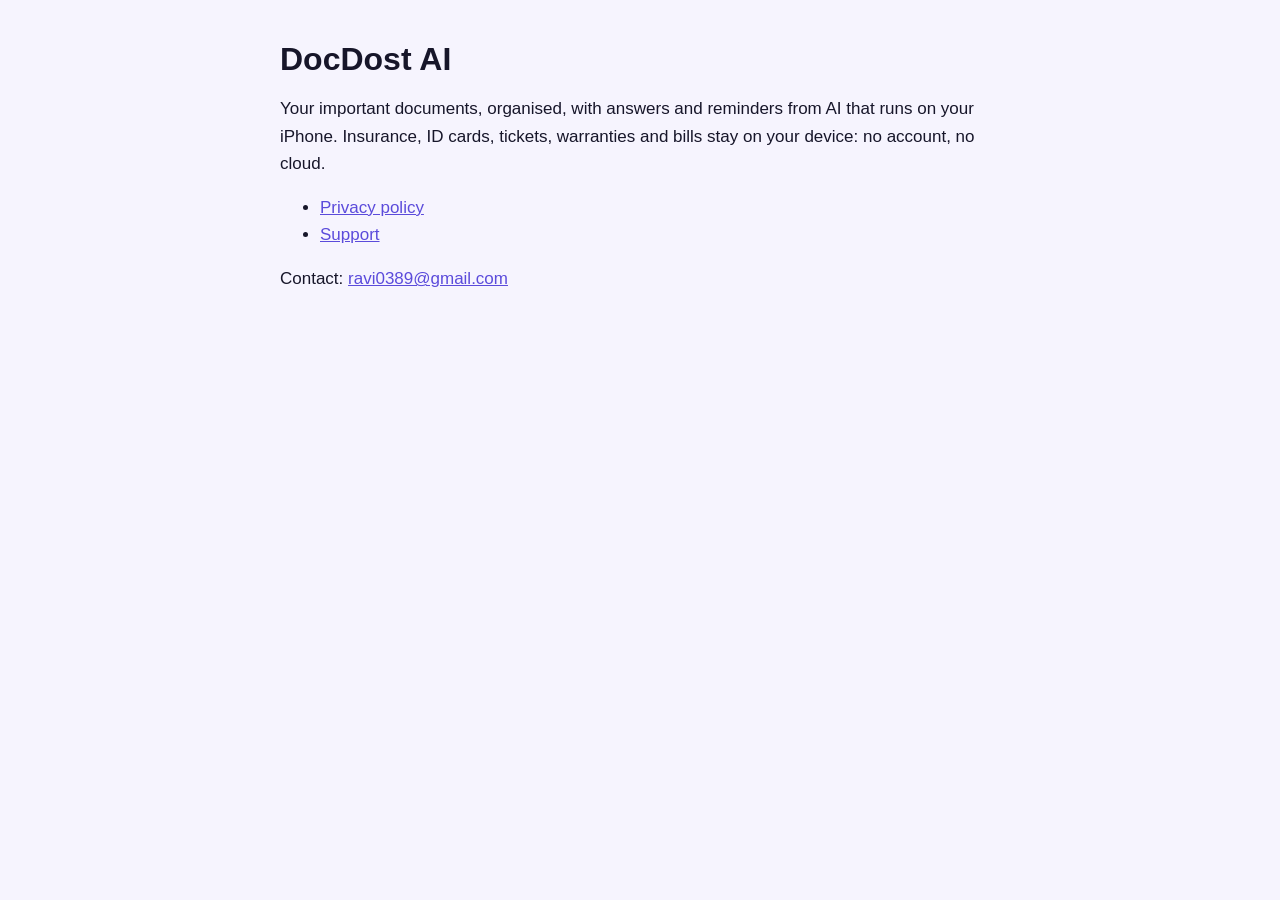
==== index.html @ 2a6bd281 "DocDost AI privacy policy and support pages Co-Authored-By: Claude Opus 5.5 <noreply@anthropic.com>" ====
<!doctype html>
<html lang="en"><head><meta charset="utf-8"><meta name="viewport" content="width=device-width, initial-scale=1">
<title>DocDost AI</title>
<style>
body{margin:0;background:#F6F4FE;color:#17162A;font:17px/1.6 -apple-system,BlinkMacSystemFont,"Segoe UI",sans-serif}
main{max-width:720px;margin:0 auto;padding:40px 20px 80px}
h1{font-size:32px;line-height:1.2;margin:0 0 8px} h2{font-size:21px;margin-top:32px}
code{background:#EEEAFE;padding:1px 5px;border-radius:5px} a{color:#5B4BDB}
</style></head><body><main>
<h1>DocDost AI</h1>
<p>Your important documents, organised, with answers and reminders from AI that runs on your iPhone. Insurance, ID cards, tickets, warranties and bills stay on your device: no account, no cloud.</p>
<ul>
<li><a href="privacy.html">Privacy policy</a></li>
<li><a href="support.html">Support</a></li>
</ul>
<p>Contact: <a href="mailto:ravi0389@gmail.com">ravi0389@gmail.com</a></p>
</main></body></html>
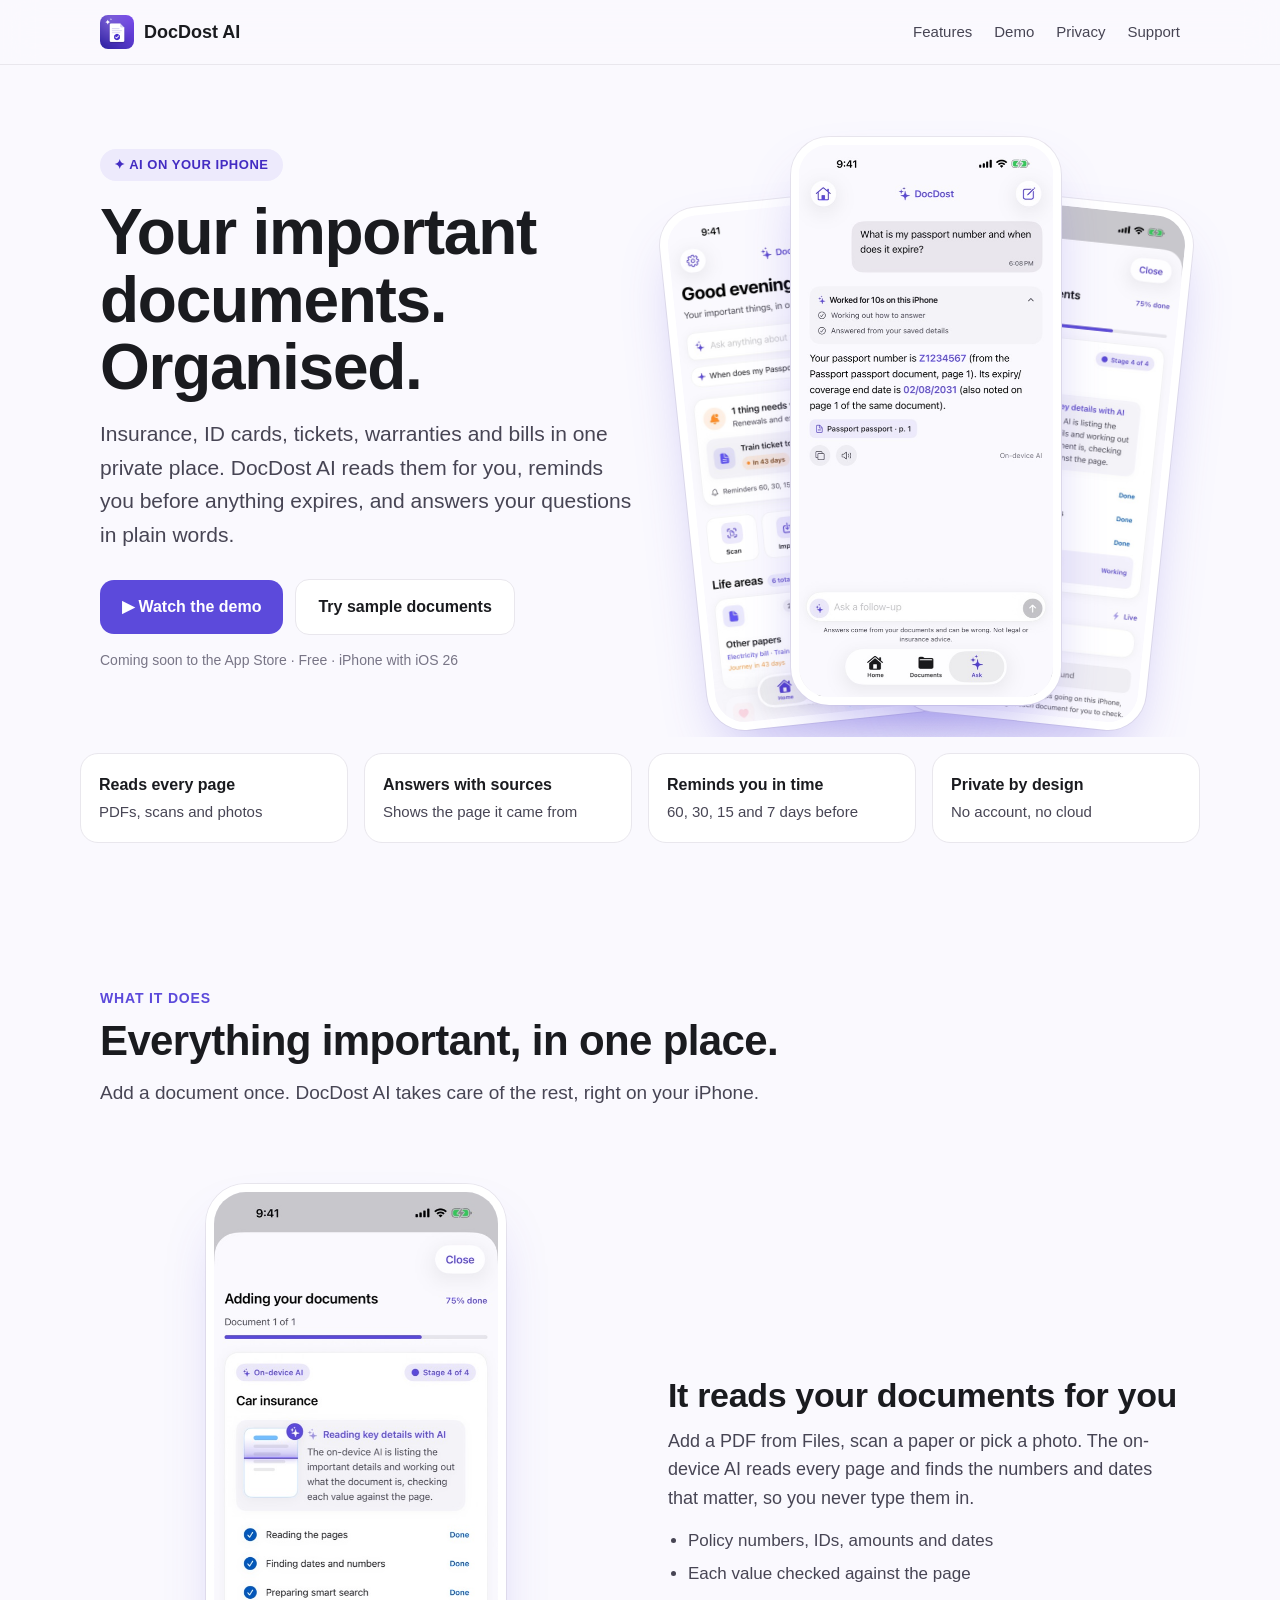
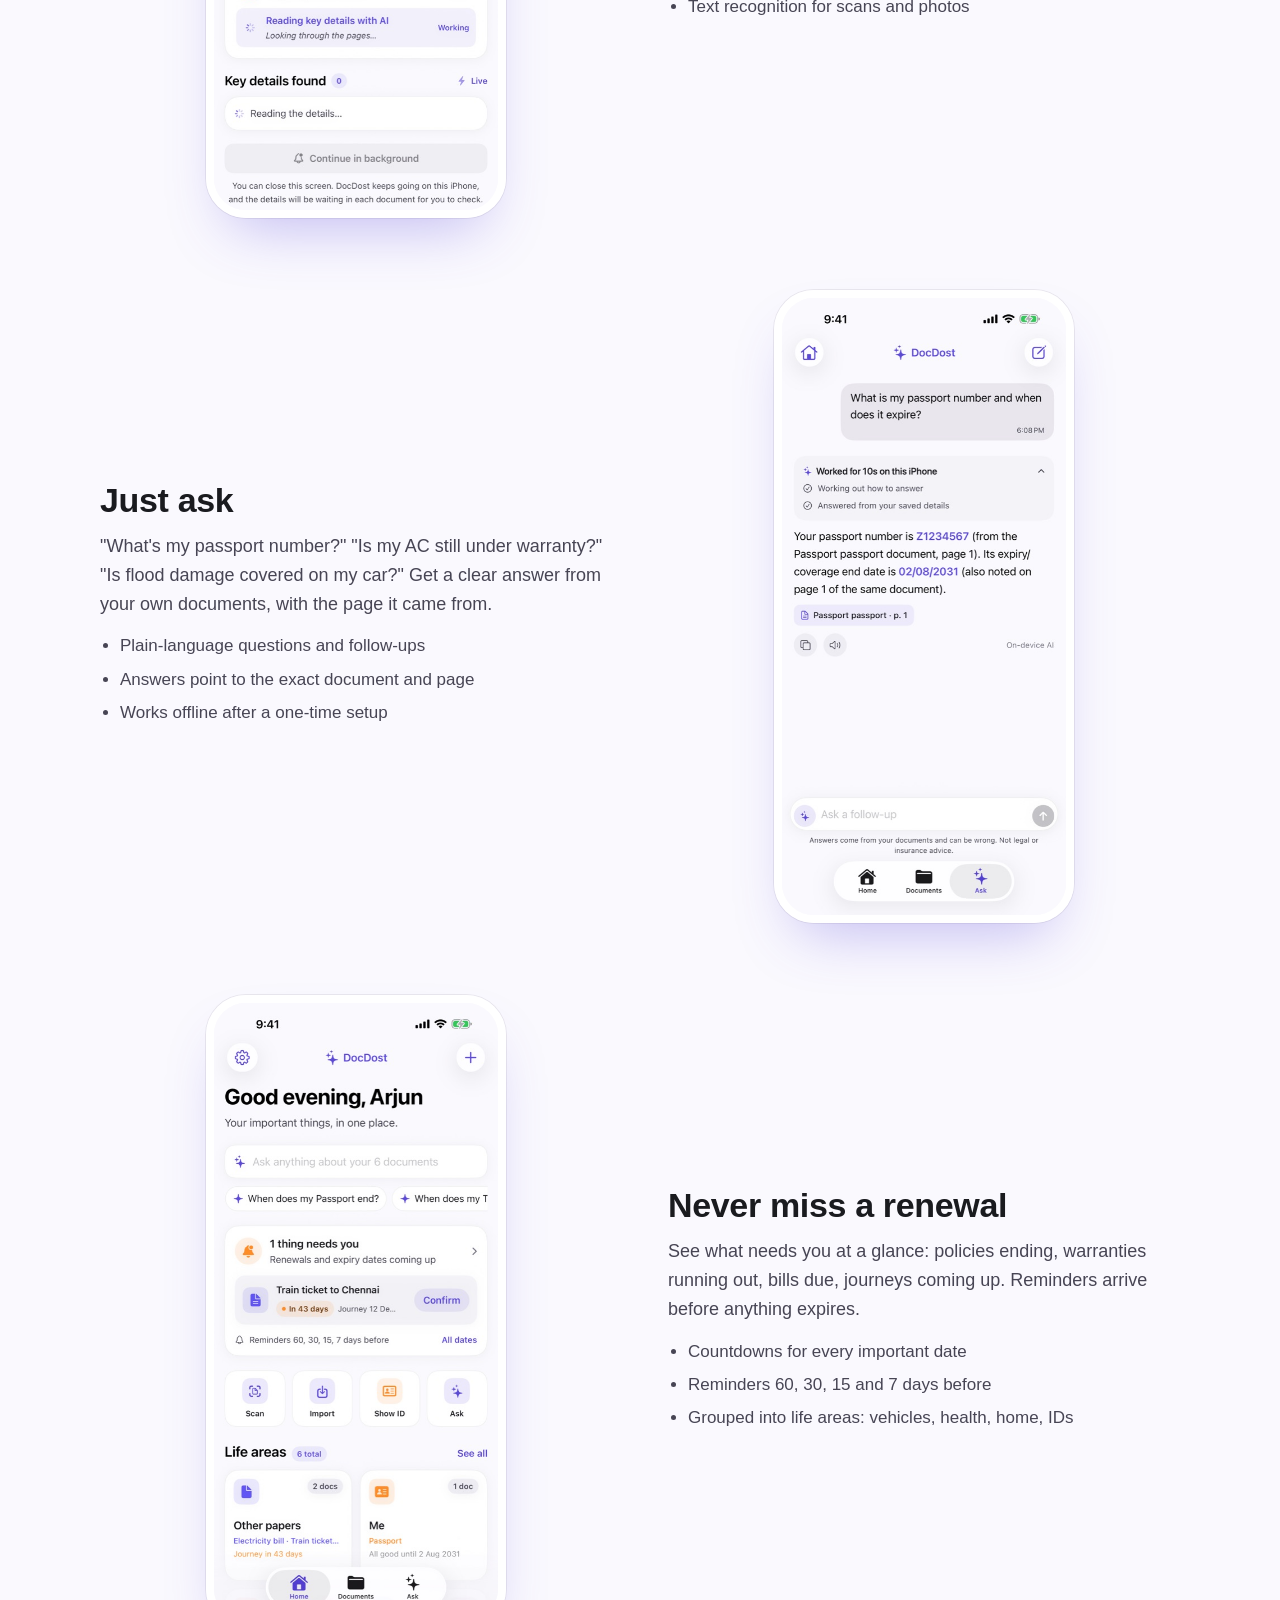
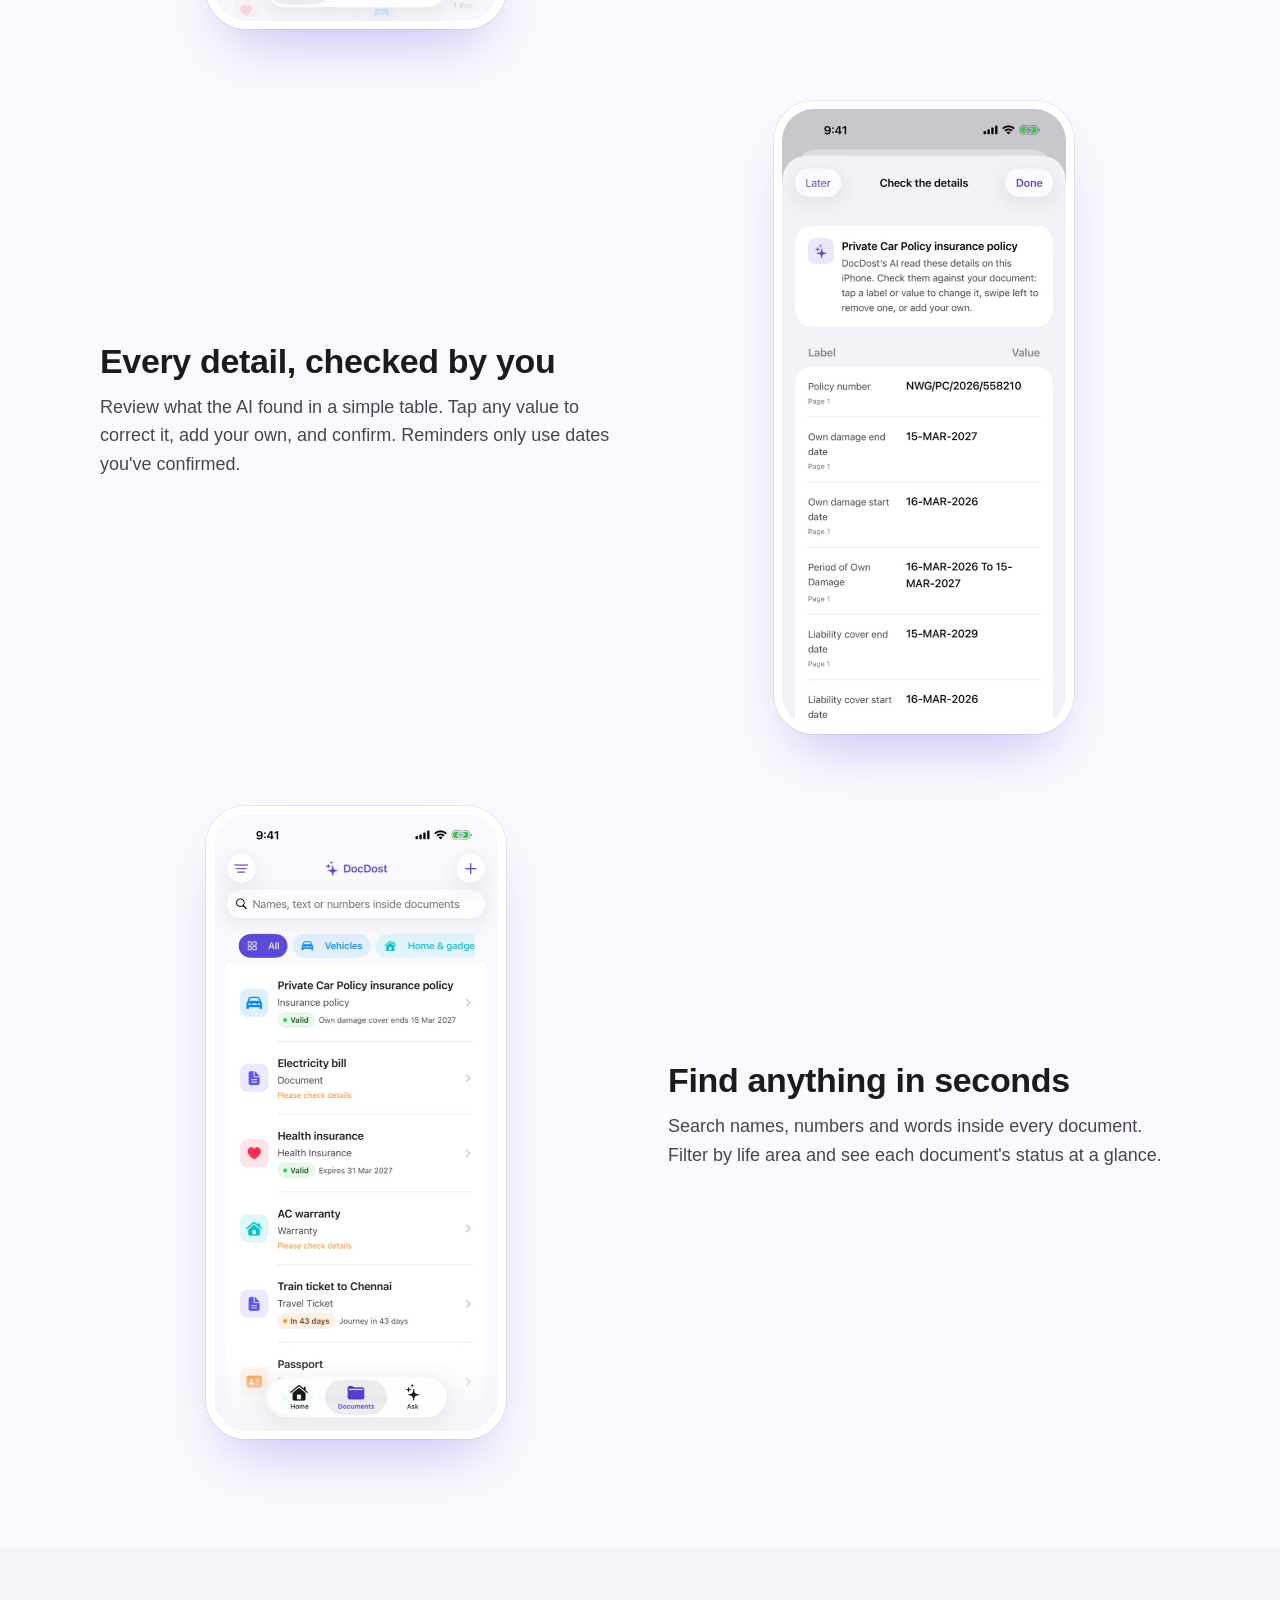
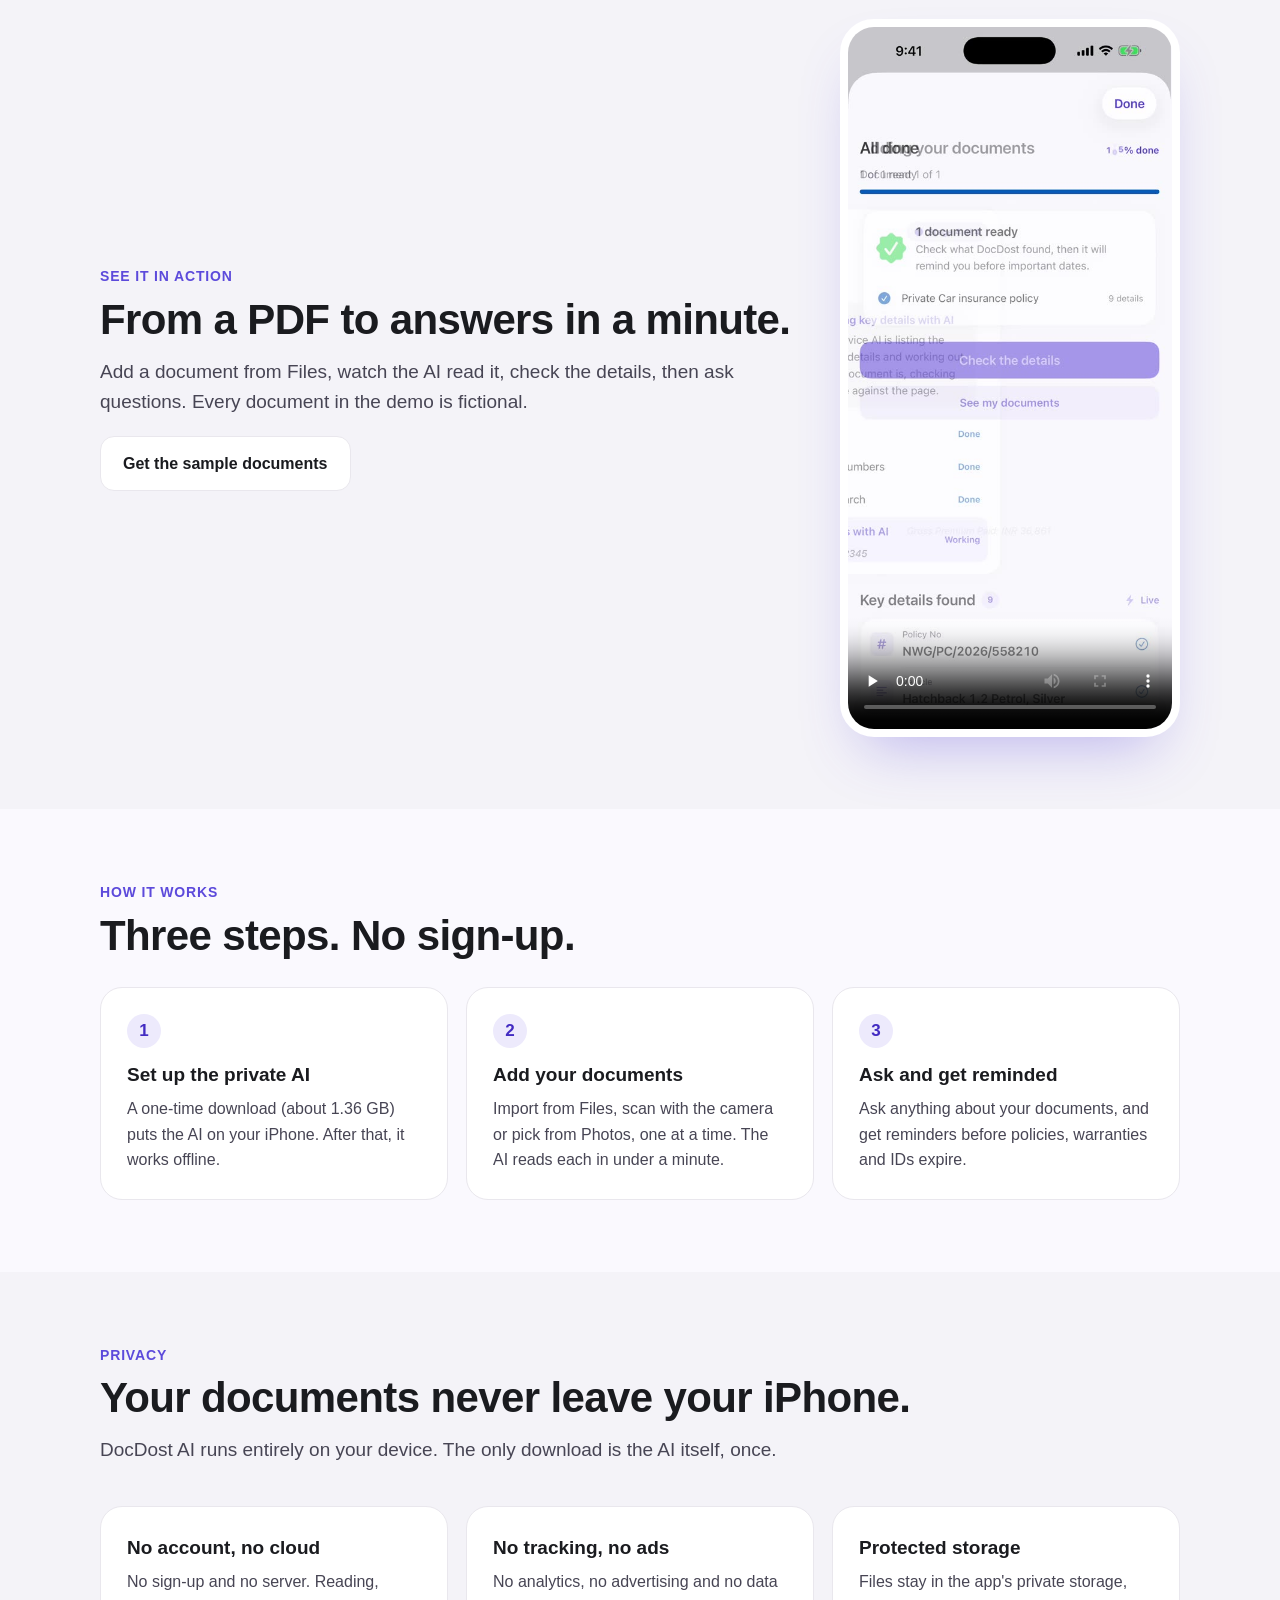
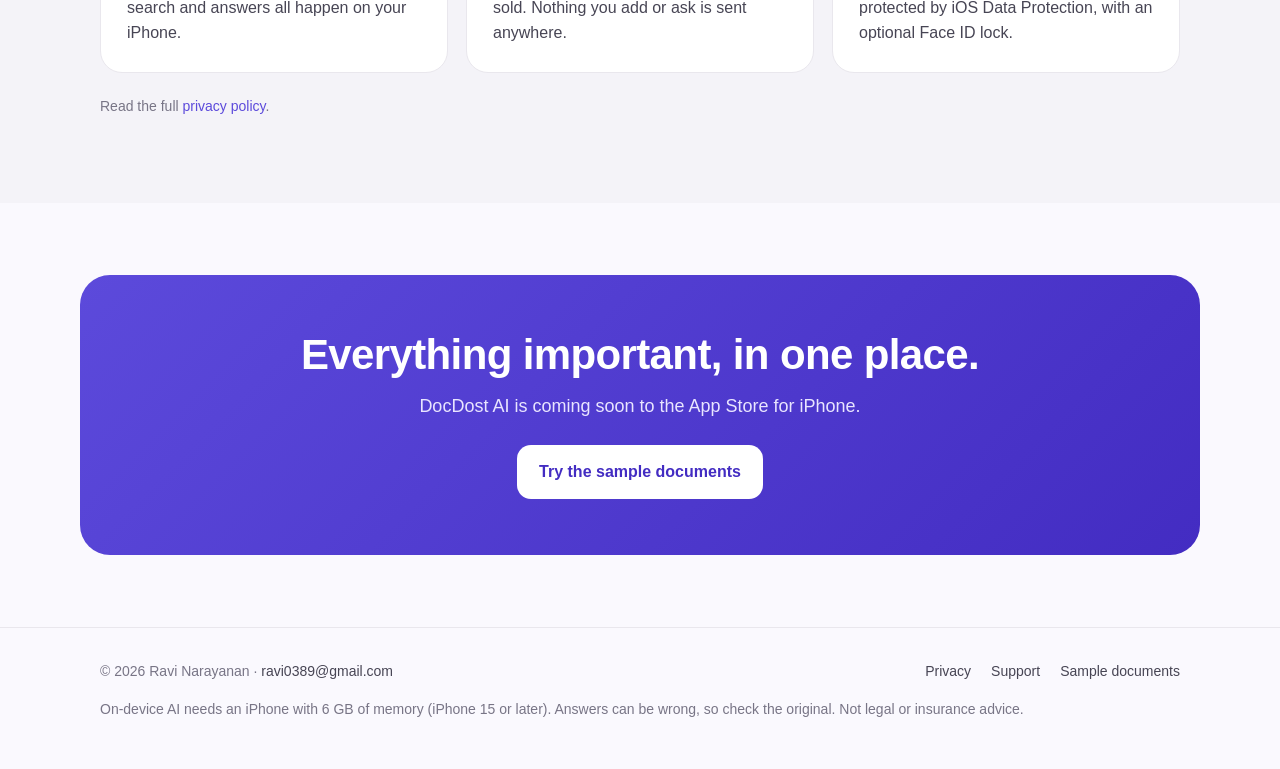
==== commit 81fb6edc: "Product home page: icon, screenshots, demo video, features, privacy; shared styles on all pages Co-A" ====
--- a/index.html
+++ b/index.html
@@ -1,17 +1,165 @@
 <!doctype html>
-<html lang="en"><head><meta charset="utf-8"><meta name="viewport" content="width=device-width, initial-scale=1">
-<title>DocDost AI</title>
-<style>
-body{margin:0;background:#F6F4FE;color:#17162A;font:17px/1.6 -apple-system,BlinkMacSystemFont,"Segoe UI",sans-serif}
-main{max-width:720px;margin:0 auto;padding:40px 20px 80px}
-h1{font-size:32px;line-height:1.2;margin:0 0 8px} h2{font-size:21px;margin-top:32px}
-code{background:#EEEAFE;padding:1px 5px;border-radius:5px} a{color:#5B4BDB}
-</style></head><body><main>
-<h1>DocDost AI</h1>
-<p>Your important documents, organised, with answers and reminders from AI that runs on your iPhone. Insurance, ID cards, tickets, warranties and bills stay on your device: no account, no cloud.</p>
-<ul>
-<li><a href="privacy.html">Privacy policy</a></li>
-<li><a href="support.html">Support</a></li>
-</ul>
-<p>Contact: <a href="mailto:ravi0389@gmail.com">ravi0389@gmail.com</a></p>
-</main></body></html>
+<html lang="en">
+<head>
+<meta charset="utf-8">
+<meta name="viewport" content="width=device-width, initial-scale=1">
+<title>DocDost AI: your important documents, organised</title>
+<meta name="description" content="Keep insurance, ID cards, tickets, warranties and bills in one private place. DocDost AI reads them on your iPhone, reminds you before anything expires and answers your questions. No account, no cloud.">
+<meta property="og:title" content="DocDost AI">
+<meta property="og:description" content="Your important documents, organised. Answers and reminders from AI that stays on your iPhone.">
+<meta property="og:image" content="https://ravinarayanan89.github.io/docdost-site/img/banner.jpg">
+<link rel="icon" href="favicon.png">
+<link rel="apple-touch-icon" href="apple-touch-icon.png">
+<link rel="stylesheet" href="site.css">
+</head>
+<body>
+
+<header class="top">
+  <div class="wrap">
+    <a class="brand" href="./"><img src="icon.png" alt="">DocDost AI</a>
+    <nav class="nav">
+      <a class="optional" href="#features">Features</a>
+      <a class="optional" href="#demo">Demo</a>
+      <a href="#privacy">Privacy</a>
+      <a href="support.html">Support</a>
+    </nav>
+  </div>
+</header>
+
+<main>
+  <section class="hero">
+    <div class="wrap">
+      <div>
+        <span class="pill">✦ AI on your iPhone</span>
+        <h1>Your important documents. Organised.</h1>
+        <p class="lede">Insurance, ID cards, tickets, warranties and bills in one private place. DocDost AI reads them for you, reminds you before anything expires, and answers your questions in plain words.</p>
+        <div class="cta">
+          <a class="button primary" href="#demo">▶ Watch the demo</a>
+          <a class="button ghost" href="samples/">Try sample documents</a>
+        </div>
+        <p class="note">Coming soon to the App Store · Free · iPhone with iOS 26</p>
+      </div>
+      <div class="phones" aria-hidden="true">
+        <img class="phone a" src="img/11-home.jpg" alt="">
+        <img class="phone b" src="img/13-answer-passport.jpg" alt="">
+        <img class="phone c" src="img/06-ai-reading.jpg" alt="">
+      </div>
+    </div>
+  </section>
+
+  <section style="padding-top:8px">
+    <div class="wrap trust">
+      <div><strong>Reads every page</strong>PDFs, scans and photos</div>
+      <div><strong>Answers with sources</strong>Shows the page it came from</div>
+      <div><strong>Reminds you in time</strong>60, 30, 15 and 7 days before</div>
+      <div><strong>Private by design</strong>No account, no cloud</div>
+    </div>
+  </section>
+
+  <section id="features">
+    <div class="wrap">
+      <p class="eyebrow">What it does</p>
+      <h2>Everything important, in one place.</h2>
+      <p class="section-lede">Add a document once. DocDost AI takes care of the rest, right on your iPhone.</p>
+
+      <div class="feature">
+        <div class="shot"><img src="img/06-ai-reading.jpg" alt="DocDost AI reading a car insurance policy and listing the key details it found" loading="lazy"></div>
+        <div>
+          <h3>It reads your documents for you</h3>
+          <p>Add a PDF from Files, scan a paper or pick a photo. The on-device AI reads every page and finds the numbers and dates that matter, so you never type them in.</p>
+          <ul><li>Policy numbers, IDs, amounts and dates</li><li>Each value checked against the page</li><li>Text recognition for scans and photos</li></ul>
+        </div>
+      </div>
+
+      <div class="feature flip">
+        <div class="shot"><img src="img/13-answer-passport.jpg" alt="Asking DocDost AI for a passport number and expiry date" loading="lazy"></div>
+        <div>
+          <h3>Just ask</h3>
+          <p>"What's my passport number?" "Is my AC still under warranty?" "Is flood damage covered on my car?" Get a clear answer from your own documents, with the page it came from.</p>
+          <ul><li>Plain-language questions and follow-ups</li><li>Answers point to the exact document and page</li><li>Works offline after a one-time setup</li></ul>
+        </div>
+      </div>
+
+      <div class="feature">
+        <div class="shot"><img src="img/11-home.jpg" alt="Home screen with an upcoming train journey and renewal reminders" loading="lazy"></div>
+        <div>
+          <h3>Never miss a renewal</h3>
+          <p>See what needs you at a glance: policies ending, warranties running out, bills due, journeys coming up. Reminders arrive before anything expires.</p>
+          <ul><li>Countdowns for every important date</li><li>Reminders 60, 30, 15 and 7 days before</li><li>Grouped into life areas: vehicles, health, home, IDs</li></ul>
+        </div>
+      </div>
+
+      <div class="feature flip">
+        <div class="shot"><img src="img/08-details-review.jpg" alt="A table of details read from a policy, ready to check and edit" loading="lazy"></div>
+        <div>
+          <h3>Every detail, checked by you</h3>
+          <p>Review what the AI found in a simple table. Tap any value to correct it, add your own, and confirm. Reminders only use dates you've confirmed.</p>
+        </div>
+      </div>
+
+      <div class="feature">
+        <div class="shot"><img src="img/09-documents.jpg" alt="Documents list with status for each document" loading="lazy"></div>
+        <div>
+          <h3>Find anything in seconds</h3>
+          <p>Search names, numbers and words inside every document. Filter by life area and see each document's status at a glance.</p>
+        </div>
+      </div>
+    </div>
+  </section>
+
+  <section id="demo" class="alt">
+    <div class="wrap demo">
+      <div>
+        <p class="eyebrow">See it in action</p>
+        <h2>From a PDF to answers in a minute.</h2>
+        <p class="section-lede" style="margin-bottom:18px">Add a document from Files, watch the AI read it, check the details, then ask questions. Every document in the demo is fictional.</p>
+        <a class="button ghost" href="samples/">Get the sample documents</a>
+      </div>
+      <video src="img/demo.mp4" poster="img/demo-poster.jpg" controls playsinline preload="none" aria-label="DocDost AI demo video"></video>
+    </div>
+  </section>
+
+  <section>
+    <div class="wrap">
+      <p class="eyebrow">How it works</p>
+      <h2>Three steps. No sign-up.</h2>
+      <div class="steps" style="margin-top:28px">
+        <div class="card"><div class="num">1</div><h3>Set up the private AI</h3><p>A one-time download (about 1.36 GB) puts the AI on your iPhone. After that, it works offline.</p></div>
+        <div class="card"><div class="num">2</div><h3>Add your documents</h3><p>Import from Files, scan with the camera or pick from Photos, one at a time. The AI reads each in under a minute.</p></div>
+        <div class="card"><div class="num">3</div><h3>Ask and get reminded</h3><p>Ask anything about your documents, and get reminders before policies, warranties and IDs expire.</p></div>
+      </div>
+    </div>
+  </section>
+
+  <section id="privacy" class="alt">
+    <div class="wrap">
+      <p class="eyebrow">Privacy</p>
+      <h2>Your documents never leave your iPhone.</h2>
+      <p class="section-lede">DocDost AI runs entirely on your device. The only download is the AI itself, once.</p>
+      <div class="privacy-grid">
+        <div class="card"><h3>No account, no cloud</h3><p>No sign-up and no server. Reading, search and answers all happen on your iPhone.</p></div>
+        <div class="card"><h3>No tracking, no ads</h3><p>No analytics, no advertising and no data sold. Nothing you add or ask is sent anywhere.</p></div>
+        <div class="card"><h3>Protected storage</h3><p>Files stay in the app's private storage, protected by iOS Data Protection, with an optional Face ID lock.</p></div>
+      </div>
+      <p class="note" style="margin-top:22px">Read the full <a href="privacy.html">privacy policy</a>.</p>
+    </div>
+  </section>
+
+  <section class="band">
+    <div class="wrap">
+      <h2>Everything important, in one place.</h2>
+      <p>DocDost AI is coming soon to the App Store for iPhone.</p>
+      <a class="button" href="samples/">Try the sample documents</a>
+    </div>
+  </section>
+</main>
+
+<footer>
+  <div class="wrap">
+    <div>© 2026 Ravi Narayanan · <a href="mailto:ravi0389@gmail.com">ravi0389@gmail.com</a></div>
+    <nav><a href="privacy.html">Privacy</a><a href="support.html">Support</a><a href="samples/">Sample documents</a></nav>
+    <div style="width:100%">On-device AI needs an iPhone with 6 GB of memory (iPhone 15 or later). Answers can be wrong, so check the original. Not legal or insurance advice.</div>
+  </div>
+</footer>
+</body>
+</html>
--- a/site.css
+++ b/site.css
@@ -0,0 +1,112 @@
+:root {
+  --bg: #FAF9FE; --surface: #FFFFFF; --surface-low: #F4F3F8; --line: #E9E7ED;
+  --ink: #1A1B1F; --muted: #474554; --soft: #787586;
+  --brand: #5C4ADB; --brand-deep: #432CC2; --brand-tint: #EDEAFC;
+  --green: #1E8E5A; --amber: #B26A00;
+  --radius: 22px; --max: 1120px;
+}
+@media (prefers-color-scheme: dark) {
+  :root { --bg: #121218; --surface: #1C1C24; --surface-low: #22222C; --line: #2E2E3A;
+          --ink: #F2F1F7; --muted: #C4C2D0; --soft: #9A98A8; --brand: #8C7DF0; --brand-deep: #A99DF5; --brand-tint: #2A2645; }
+}
+* { box-sizing: border-box; }
+html { scroll-behavior: smooth; }
+body { margin: 0; background: var(--bg); color: var(--ink);
+       font: 17px/1.6 -apple-system, BlinkMacSystemFont, "SF Pro Text", "Segoe UI", Roboto, sans-serif; -webkit-font-smoothing: antialiased; }
+img, video { max-width: 100%; display: block; }
+a { color: var(--brand); text-decoration: none; }
+a:hover { text-decoration: underline; }
+.wrap { max-width: var(--max); margin: 0 auto; padding: 0 20px; }
+
+/* Header */
+.top { position: sticky; top: 0; z-index: 10; backdrop-filter: saturate(180%) blur(16px); -webkit-backdrop-filter: saturate(180%) blur(16px);
+       background: color-mix(in srgb, var(--bg) 82%, transparent); border-bottom: 1px solid var(--line); }
+.top .wrap { display: flex; align-items: center; justify-content: space-between; height: 64px; }
+.brand { display: flex; align-items: center; gap: 10px; color: var(--ink); font-weight: 700; font-size: 18px; }
+.brand:hover { text-decoration: none; }
+.brand img { width: 34px; height: 34px; border-radius: 8px; }
+.nav { display: flex; gap: 22px; font-size: 15px; }
+.nav a { color: var(--muted); }
+@media (max-width: 640px) { .nav .optional { display: none; } .nav { gap: 16px; } }
+
+/* Hero */
+.hero { padding: 72px 0 40px; overflow: hidden; }
+.hero .wrap { display: grid; grid-template-columns: 1.05fr 1fr; gap: 40px; align-items: center; }
+.pill { display: inline-flex; align-items: center; gap: 8px; padding: 6px 14px; border-radius: 999px; background: var(--brand-tint);
+        color: var(--brand-deep); font-size: 13px; font-weight: 700; letter-spacing: .04em; text-transform: uppercase; }
+h1 { font-size: clamp(40px, 6vw, 64px); line-height: 1.05; letter-spacing: -0.02em; margin: 18px 0 16px; }
+.lede { font-size: clamp(18px, 2.2vw, 21px); color: var(--muted); margin: 0 0 28px; max-width: 34em; }
+.cta { display: flex; flex-wrap: wrap; gap: 12px; align-items: center; }
+.button { display: inline-flex; align-items: center; gap: 8px; padding: 14px 22px; border-radius: 14px; font-weight: 600; font-size: 16px; }
+.button.primary { background: var(--brand); color: #fff; }
+.button.primary:hover { background: var(--brand-deep); text-decoration: none; }
+.button.ghost { background: var(--surface); color: var(--ink); border: 1px solid var(--line); }
+.button.ghost:hover { text-decoration: none; border-color: var(--brand); }
+.note { font-size: 14px; color: var(--soft); margin-top: 14px; }
+.phones { position: relative; height: 560px; }
+.phone { position: absolute; width: 250px; border-radius: 38px; overflow: hidden; background: #fff; border: 8px solid #fff;
+         box-shadow: 0 30px 60px -20px color-mix(in srgb, var(--brand) 40%, transparent), 0 0 0 1px var(--line); }
+.phone.a { left: 2%; top: 60px; transform: rotate(-6deg); }
+.phone.b { left: 50%; top: 0; transform: translateX(-50%); z-index: 2; width: 270px; }
+.phone.c { right: 2%; top: 60px; transform: rotate(6deg); }
+@media (max-width: 900px) {
+  .hero .wrap { grid-template-columns: 1fr; text-align: center; }
+  .lede { margin-left: auto; margin-right: auto; } .cta { justify-content: center; }
+  .phones { height: 480px; max-width: 520px; margin: 0 auto; width: 100%; }
+  .phone { width: 190px; } .phone.b { width: 210px; }
+}
+@media (max-width: 480px) { .phone.a, .phone.c { display: none; } .phones { height: 470px; } .phone.b { width: 220px; } }
+
+/* Sections */
+section { padding: 72px 0; }
+.eyebrow { color: var(--brand); font-weight: 700; font-size: 14px; letter-spacing: .06em; text-transform: uppercase; margin: 0 0 8px; }
+h2 { font-size: clamp(30px, 4vw, 42px); line-height: 1.12; letter-spacing: -0.015em; margin: 0 0 14px; }
+.section-lede { color: var(--muted); font-size: 19px; max-width: 40em; margin: 0 0 40px; }
+.trust { display: grid; grid-template-columns: repeat(4, 1fr); gap: 16px; padding: 8px 0 0; }
+.trust div { background: var(--surface); border: 1px solid var(--line); border-radius: 18px; padding: 18px; font-size: 15px; color: var(--muted); }
+.trust strong { display: block; color: var(--ink); font-size: 16px; margin-bottom: 2px; }
+@media (max-width: 800px) { .trust { grid-template-columns: repeat(2, 1fr); } }
+
+.feature { display: grid; grid-template-columns: 1fr 1fr; gap: 56px; align-items: center; padding: 36px 0; }
+.feature.flip .shot { order: 2; }
+.feature .shot { display: flex; justify-content: center; }
+.feature .shot img { width: 300px; border-radius: 40px; border: 8px solid #fff; box-shadow: 0 30px 60px -24px color-mix(in srgb, var(--brand) 38%, transparent), 0 0 0 1px var(--line); }
+.feature h3 { font-size: clamp(26px, 3vw, 34px); line-height: 1.15; letter-spacing: -0.01em; margin: 0 0 12px; }
+.feature p { color: var(--muted); font-size: 18px; margin: 0 0 14px; }
+.feature ul { margin: 0; padding-left: 20px; color: var(--muted); }
+.feature li { margin: 6px 0; }
+@media (max-width: 820px) { .feature, .feature.flip { grid-template-columns: 1fr; gap: 28px; text-align: center; }
+  .feature.flip .shot { order: 0; } .feature ul { text-align: left; display: inline-block; } .feature .shot img { width: 250px; } }
+
+.alt { background: var(--surface-low); }
+.demo { display: grid; grid-template-columns: 1fr 340px; gap: 48px; align-items: center; }
+.demo video { width: 100%; border-radius: 34px; border: 8px solid #fff; background: #fff; box-shadow: 0 30px 60px -24px color-mix(in srgb, var(--brand) 38%, transparent); }
+@media (max-width: 820px) { .demo { grid-template-columns: 1fr; text-align: center; } .demo video { max-width: 320px; margin: 0 auto; } }
+
+.steps { display: grid; grid-template-columns: repeat(3, 1fr); gap: 18px; }
+.card { background: var(--surface); border: 1px solid var(--line); border-radius: var(--radius); padding: 26px; }
+.card .num { width: 34px; height: 34px; border-radius: 50%; background: var(--brand-tint); color: var(--brand-deep); display: grid; place-items: center; font-weight: 800; margin-bottom: 12px; }
+.card h3 { margin: 0 0 6px; font-size: 19px; }
+.card p { margin: 0; color: var(--muted); font-size: 16px; }
+@media (max-width: 820px) { .steps { grid-template-columns: 1fr; } }
+
+.privacy-grid { display: grid; grid-template-columns: repeat(3, 1fr); gap: 18px; }
+@media (max-width: 820px) { .privacy-grid { grid-template-columns: 1fr; } }
+
+.band { text-align: center; }
+.band .wrap { background: linear-gradient(135deg, var(--brand), var(--brand-deep)); color: #fff; border-radius: 30px; padding: 56px 24px; }
+.band h2 { color: #fff; } .band p { color: #E9E5FF; font-size: 18px; margin: 0 0 24px; }
+.band .button { background: #fff; color: var(--brand-deep); }
+
+footer { border-top: 1px solid var(--line); padding: 32px 0 48px; color: var(--soft); font-size: 14px; }
+footer .wrap { display: flex; flex-wrap: wrap; justify-content: space-between; gap: 16px; }
+footer nav { display: flex; gap: 20px; flex-wrap: wrap; }
+footer a { color: var(--muted); }
+
+/* Document pages (privacy, support, samples) */
+.doc { max-width: 760px; margin: 0 auto; padding: 40px 20px 80px; }
+.doc h1 { font-size: clamp(32px, 5vw, 44px); margin: 8px 0 12px; }
+.doc h2 { font-size: 22px; margin: 32px 0 8px; }
+.doc p, .doc li { color: var(--muted); }
+.doc strong { color: var(--ink); }
+.doc code { background: var(--brand-tint); padding: 1px 6px; border-radius: 6px; }
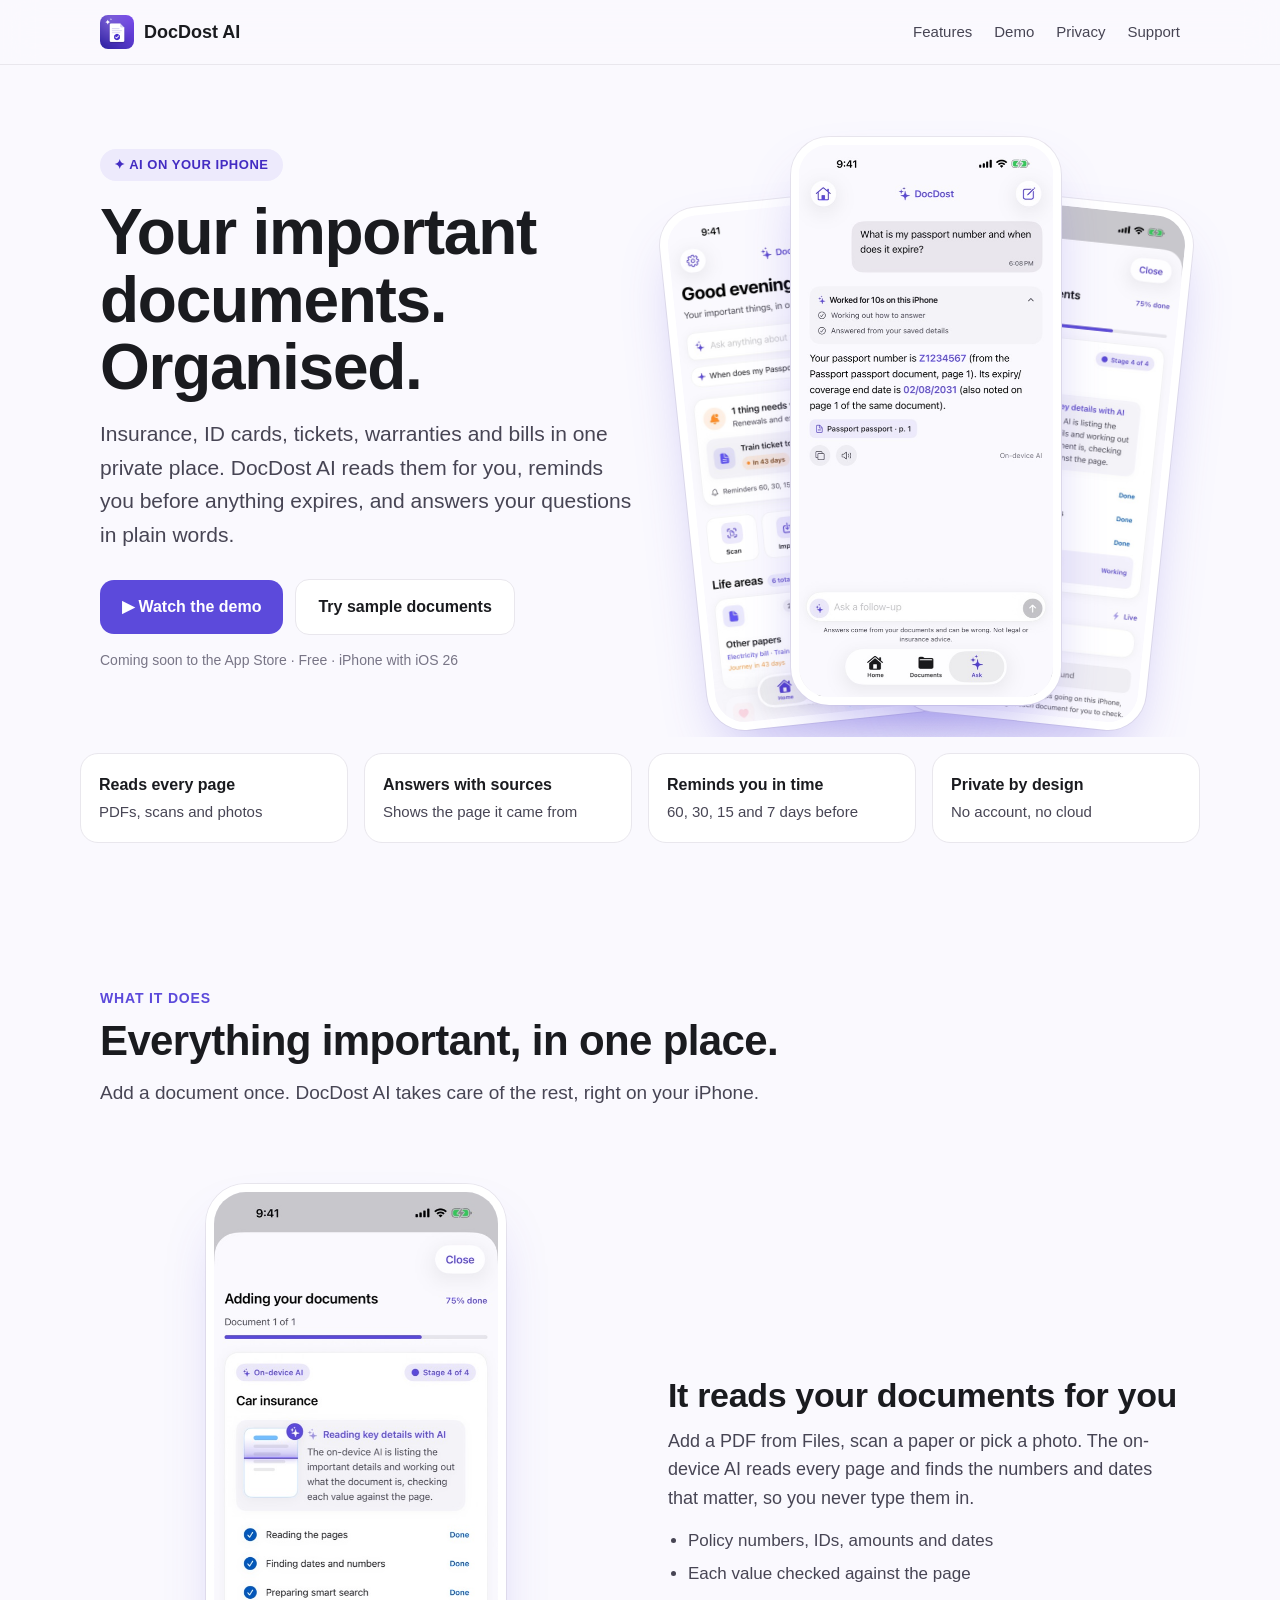
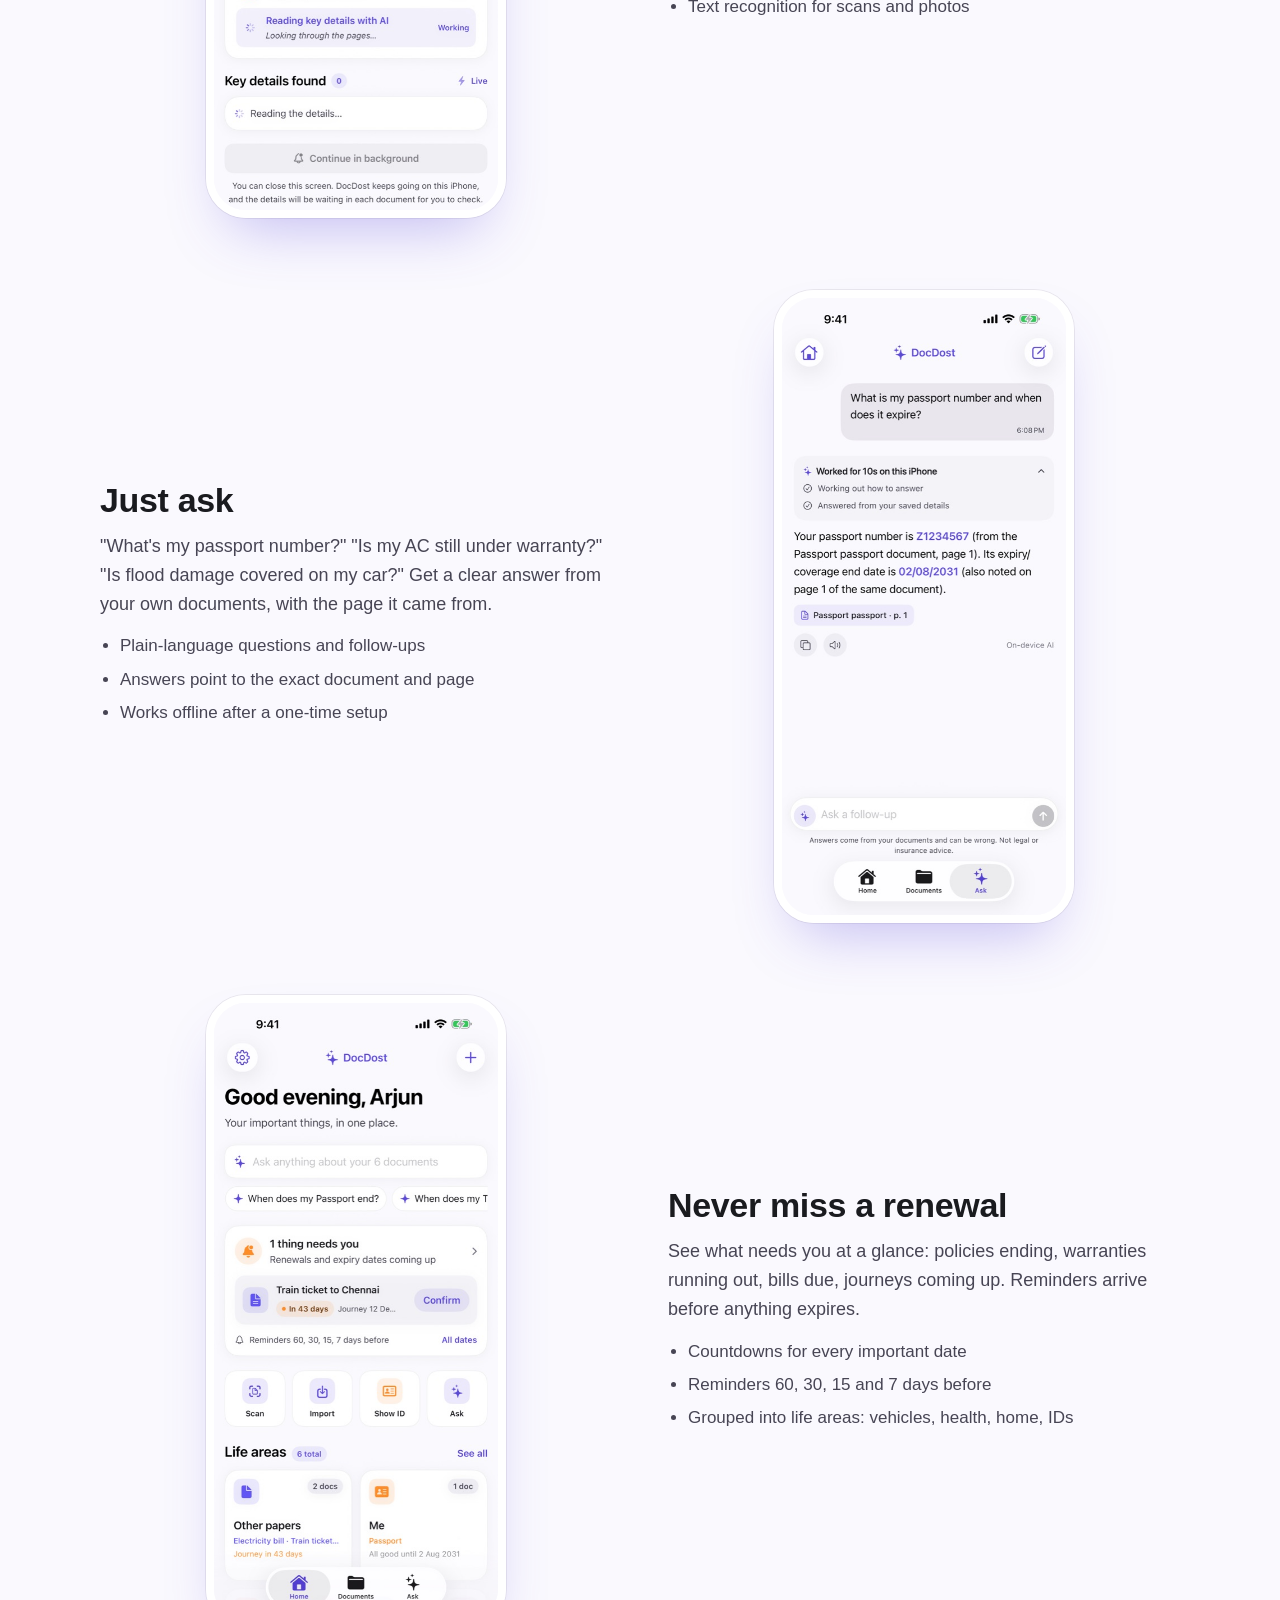
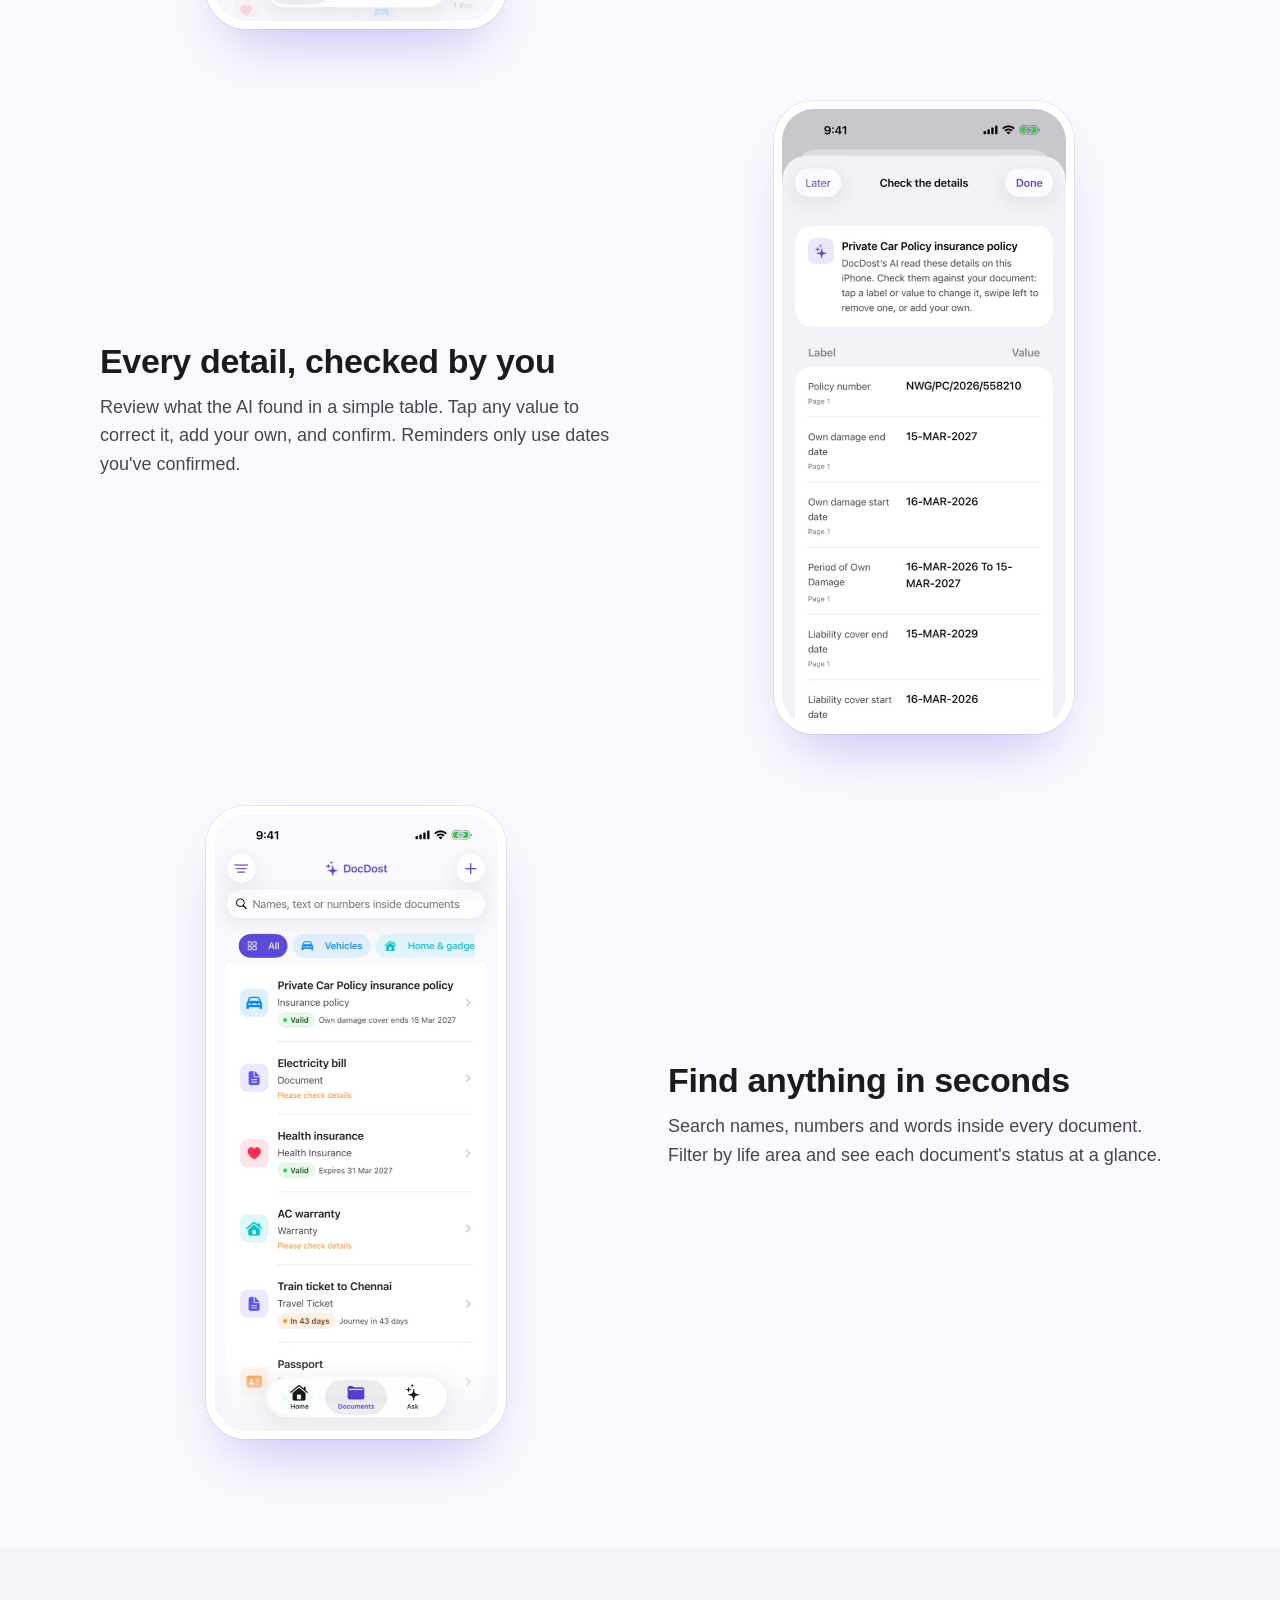
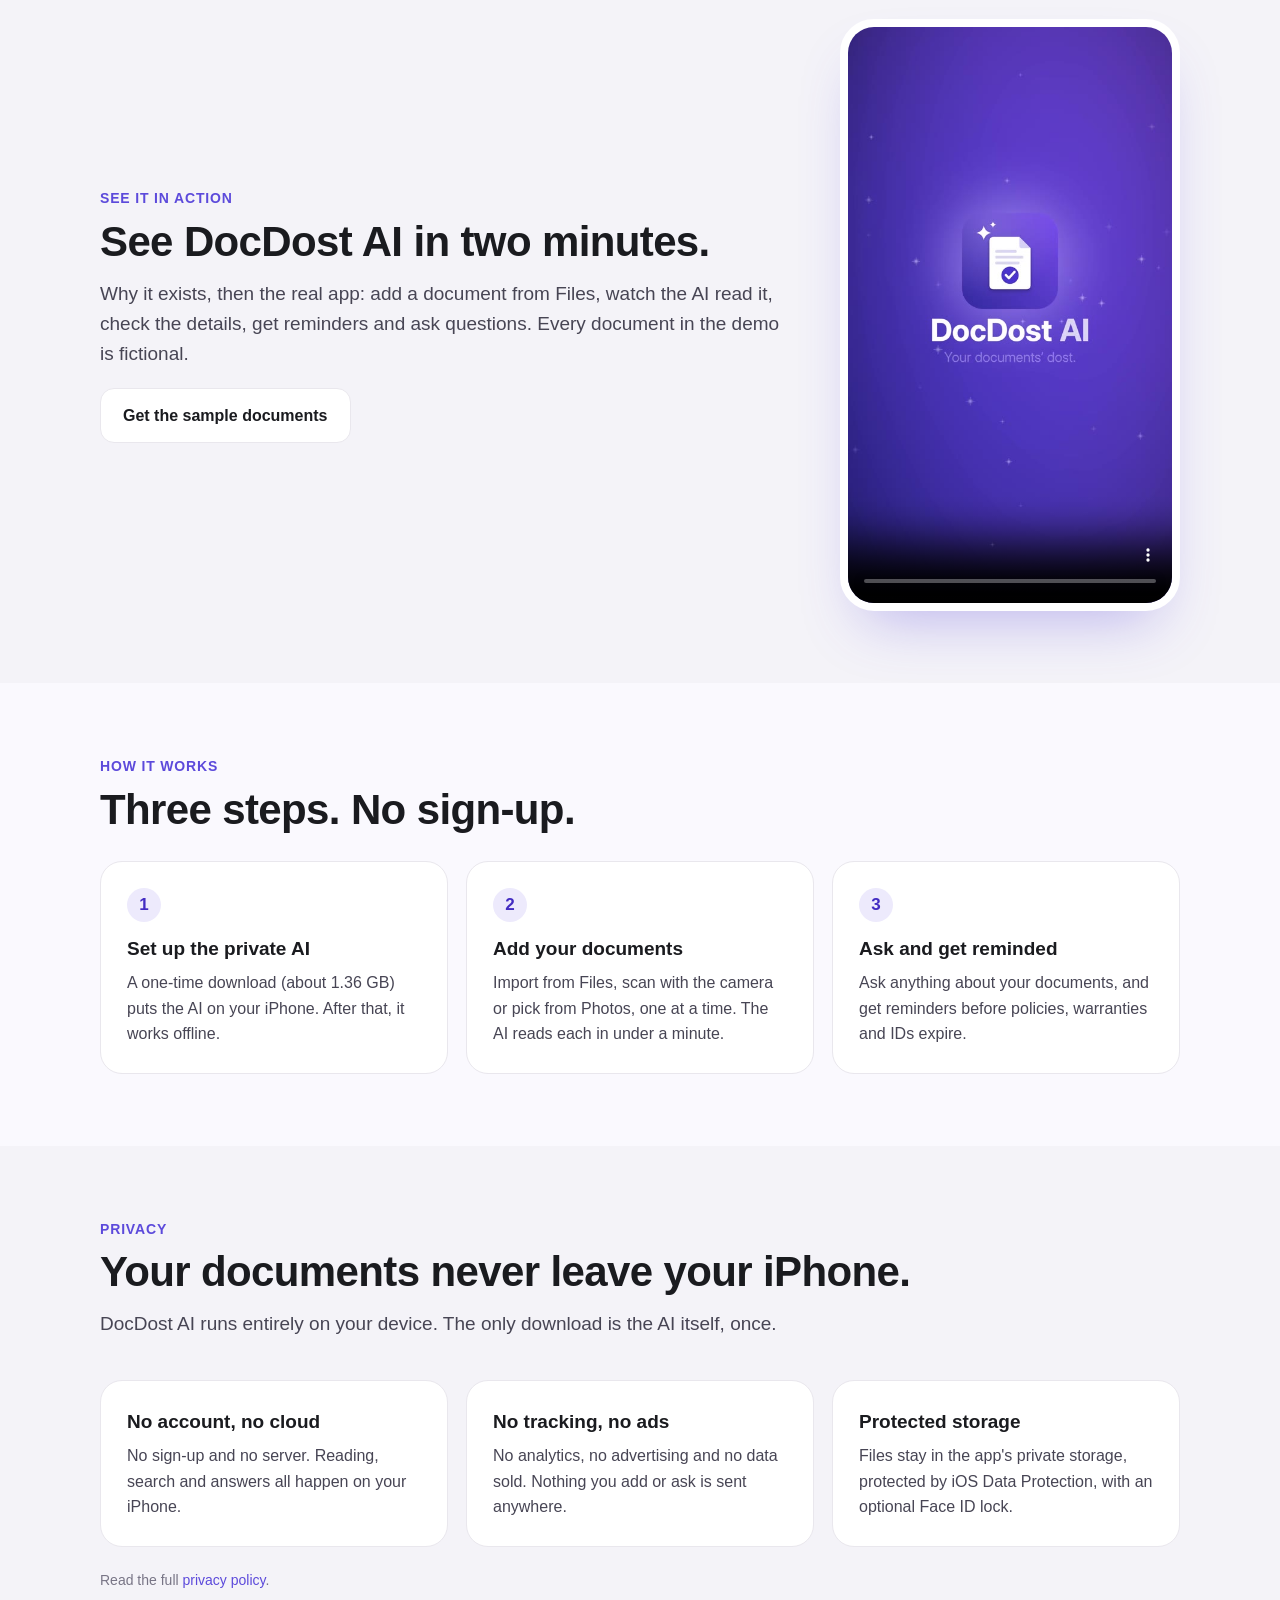
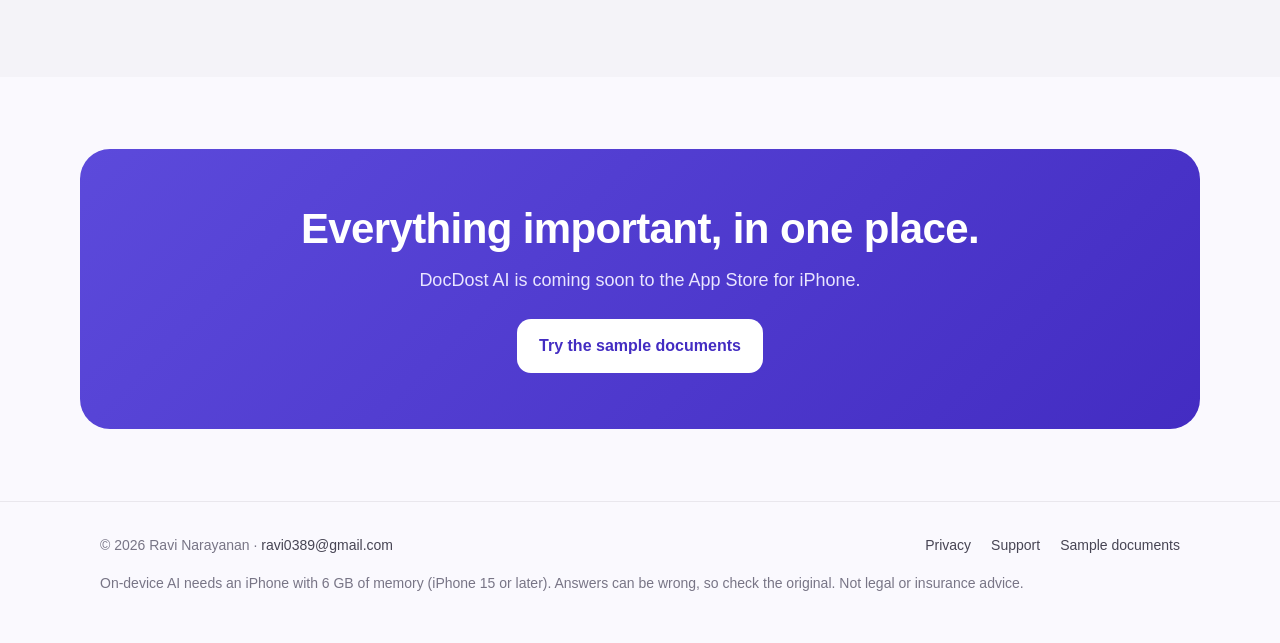
==== commit bf60d0f1: "Website: combined demo video (story, real app demo, closing) with music Co-Authored-By: Claude Opus " ====
--- a/index.html
+++ b/index.html
@@ -111,8 +111,8 @@
     <div class="wrap demo">
       <div>
         <p class="eyebrow">See it in action</p>
-        <h2>From a PDF to answers in a minute.</h2>
-        <p class="section-lede" style="margin-bottom:18px">Add a document from Files, watch the AI read it, check the details, then ask questions. Every document in the demo is fictional.</p>
+        <h2>See DocDost AI in two minutes.</h2>
+        <p class="section-lede" style="margin-bottom:18px">Why it exists, then the real app: add a document from Files, watch the AI read it, check the details, get reminders and ask questions. Every document in the demo is fictional.</p>
         <a class="button ghost" href="samples/">Get the sample documents</a>
       </div>
       <video src="img/demo.mp4" poster="img/demo-poster.jpg" controls playsinline preload="none" aria-label="DocDost AI demo video"></video>
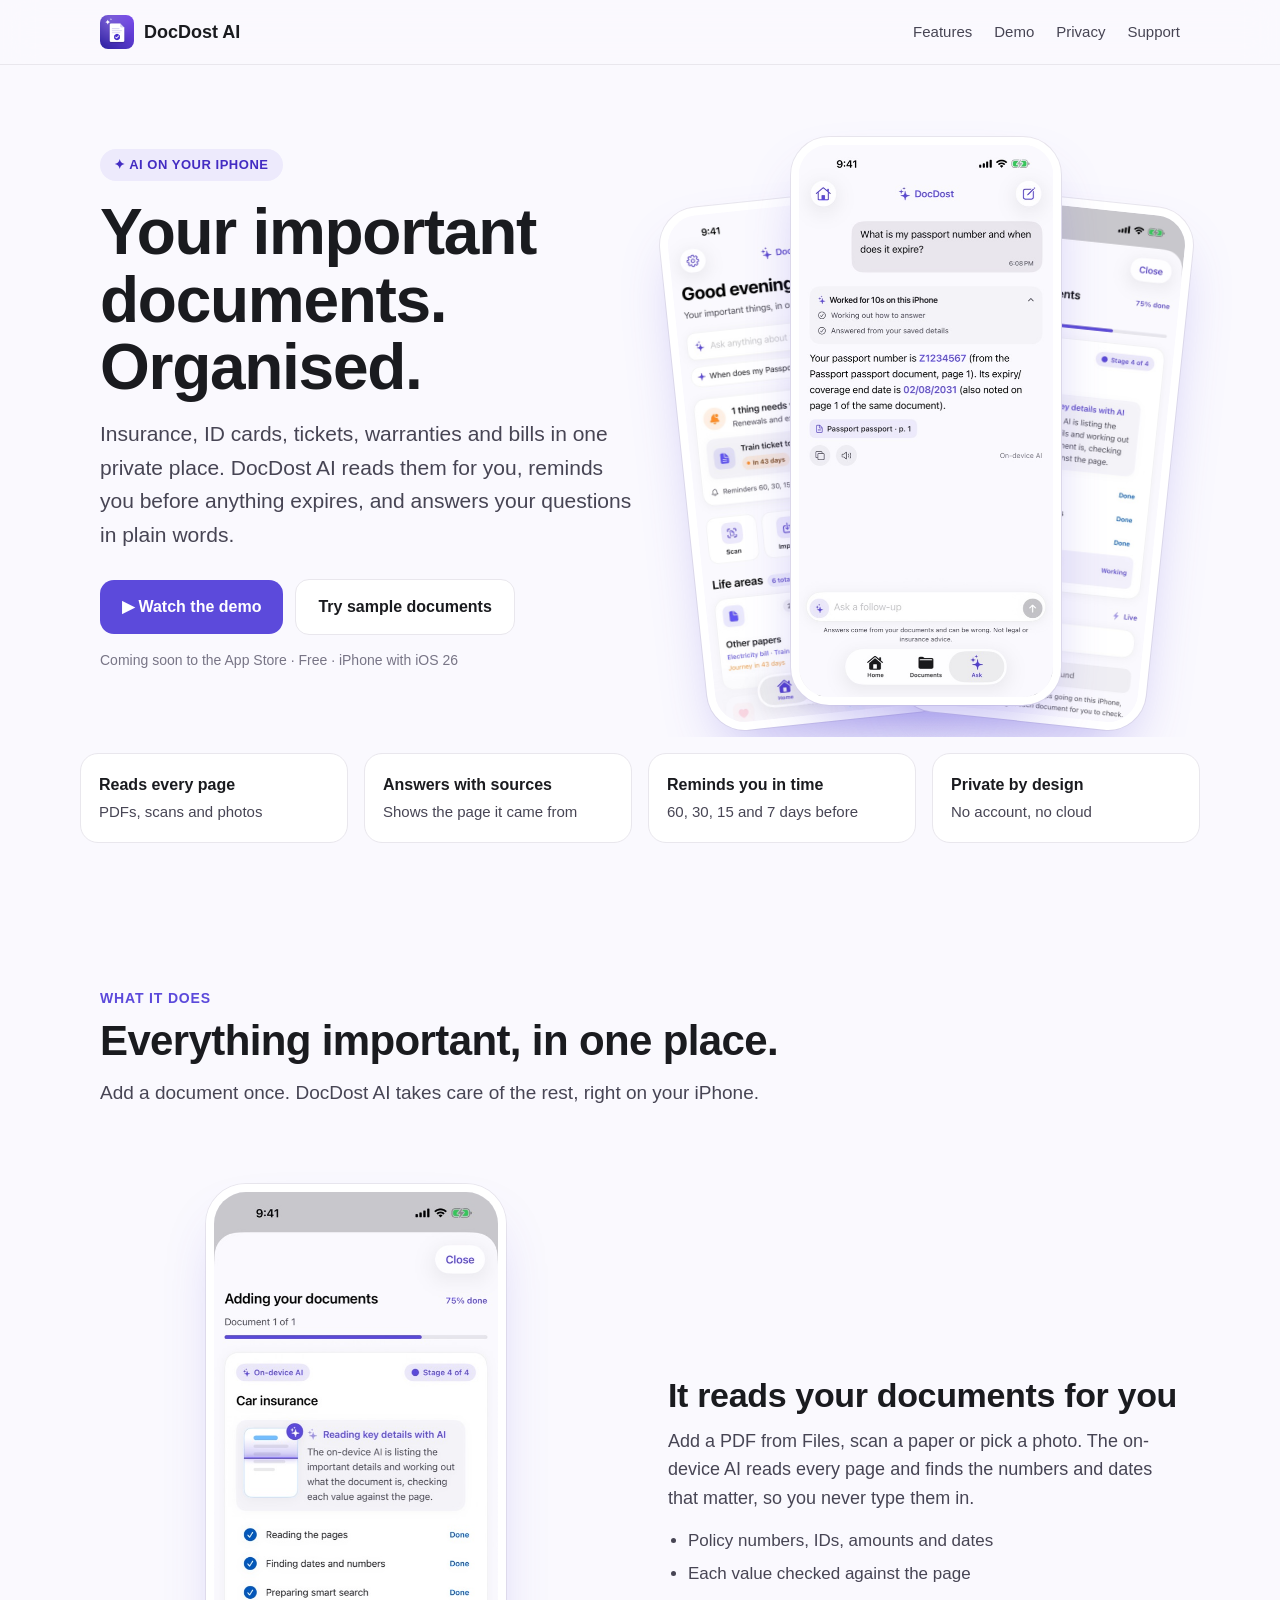
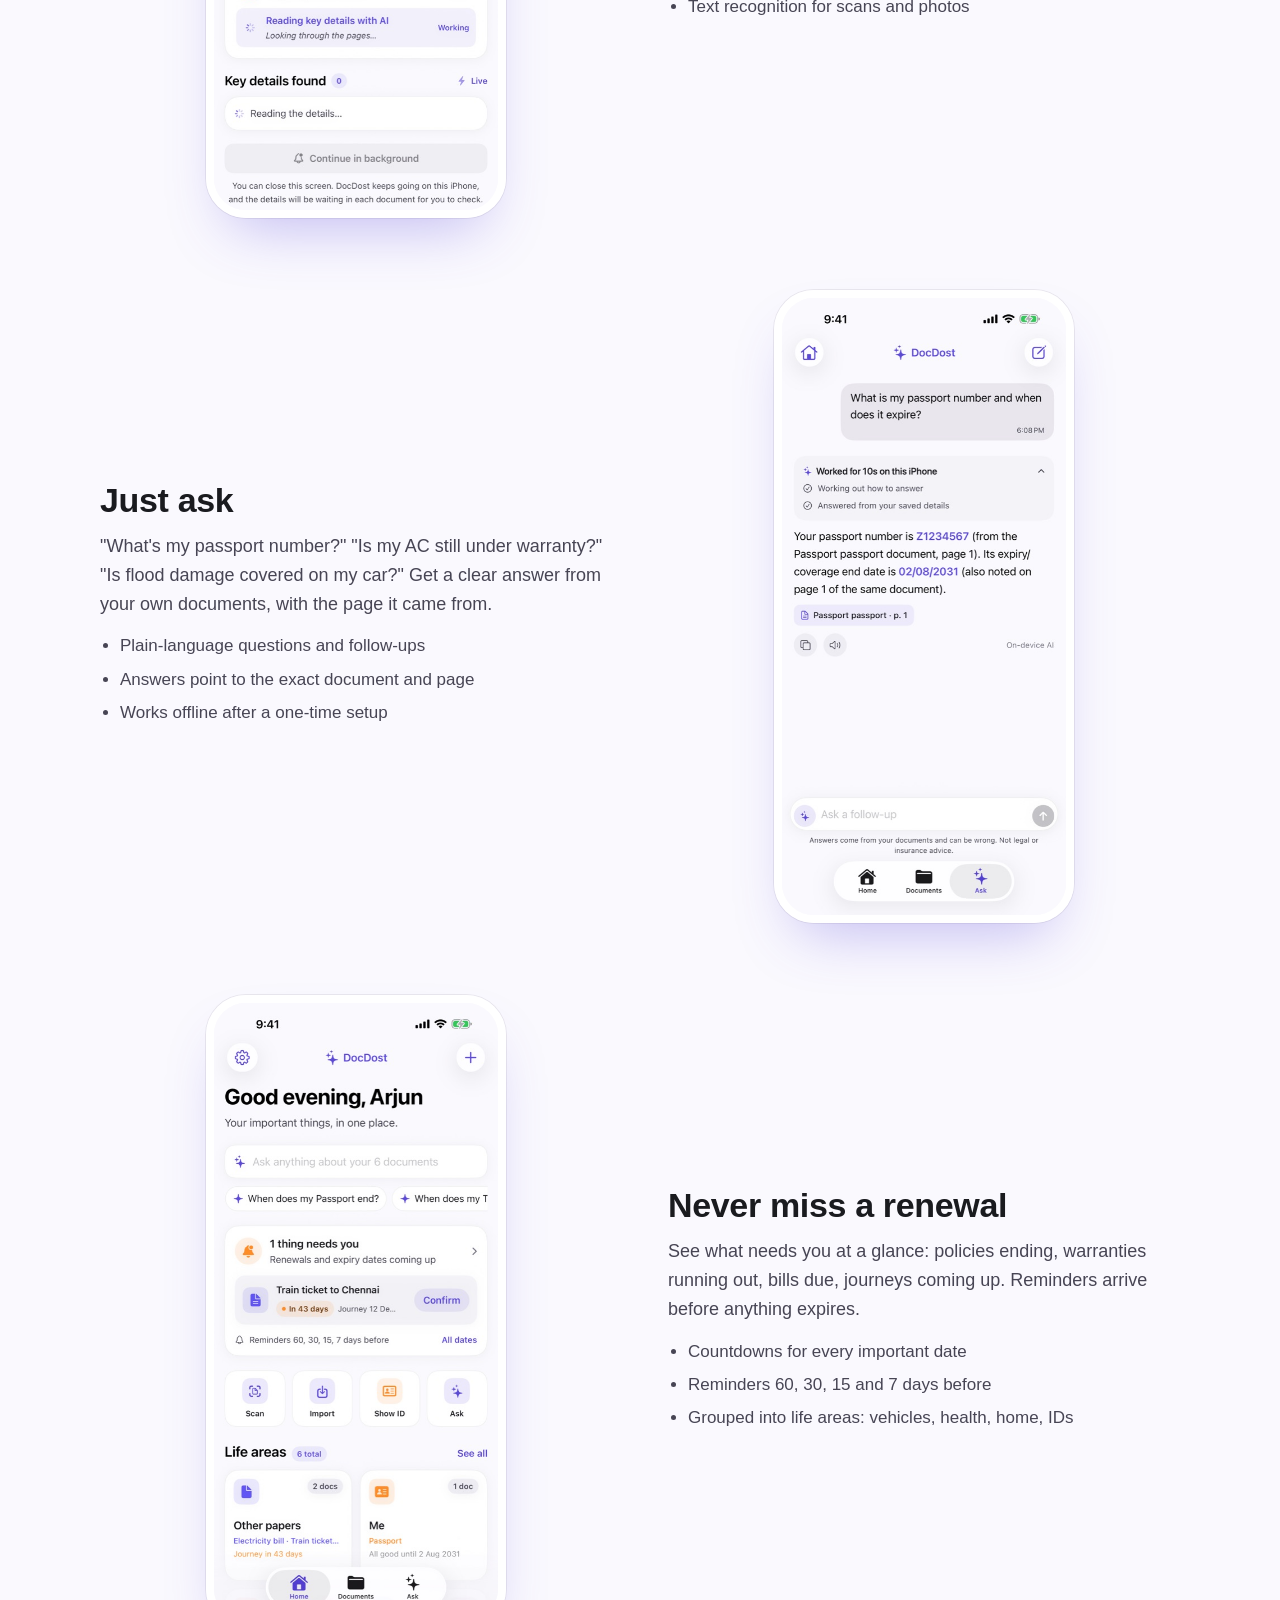
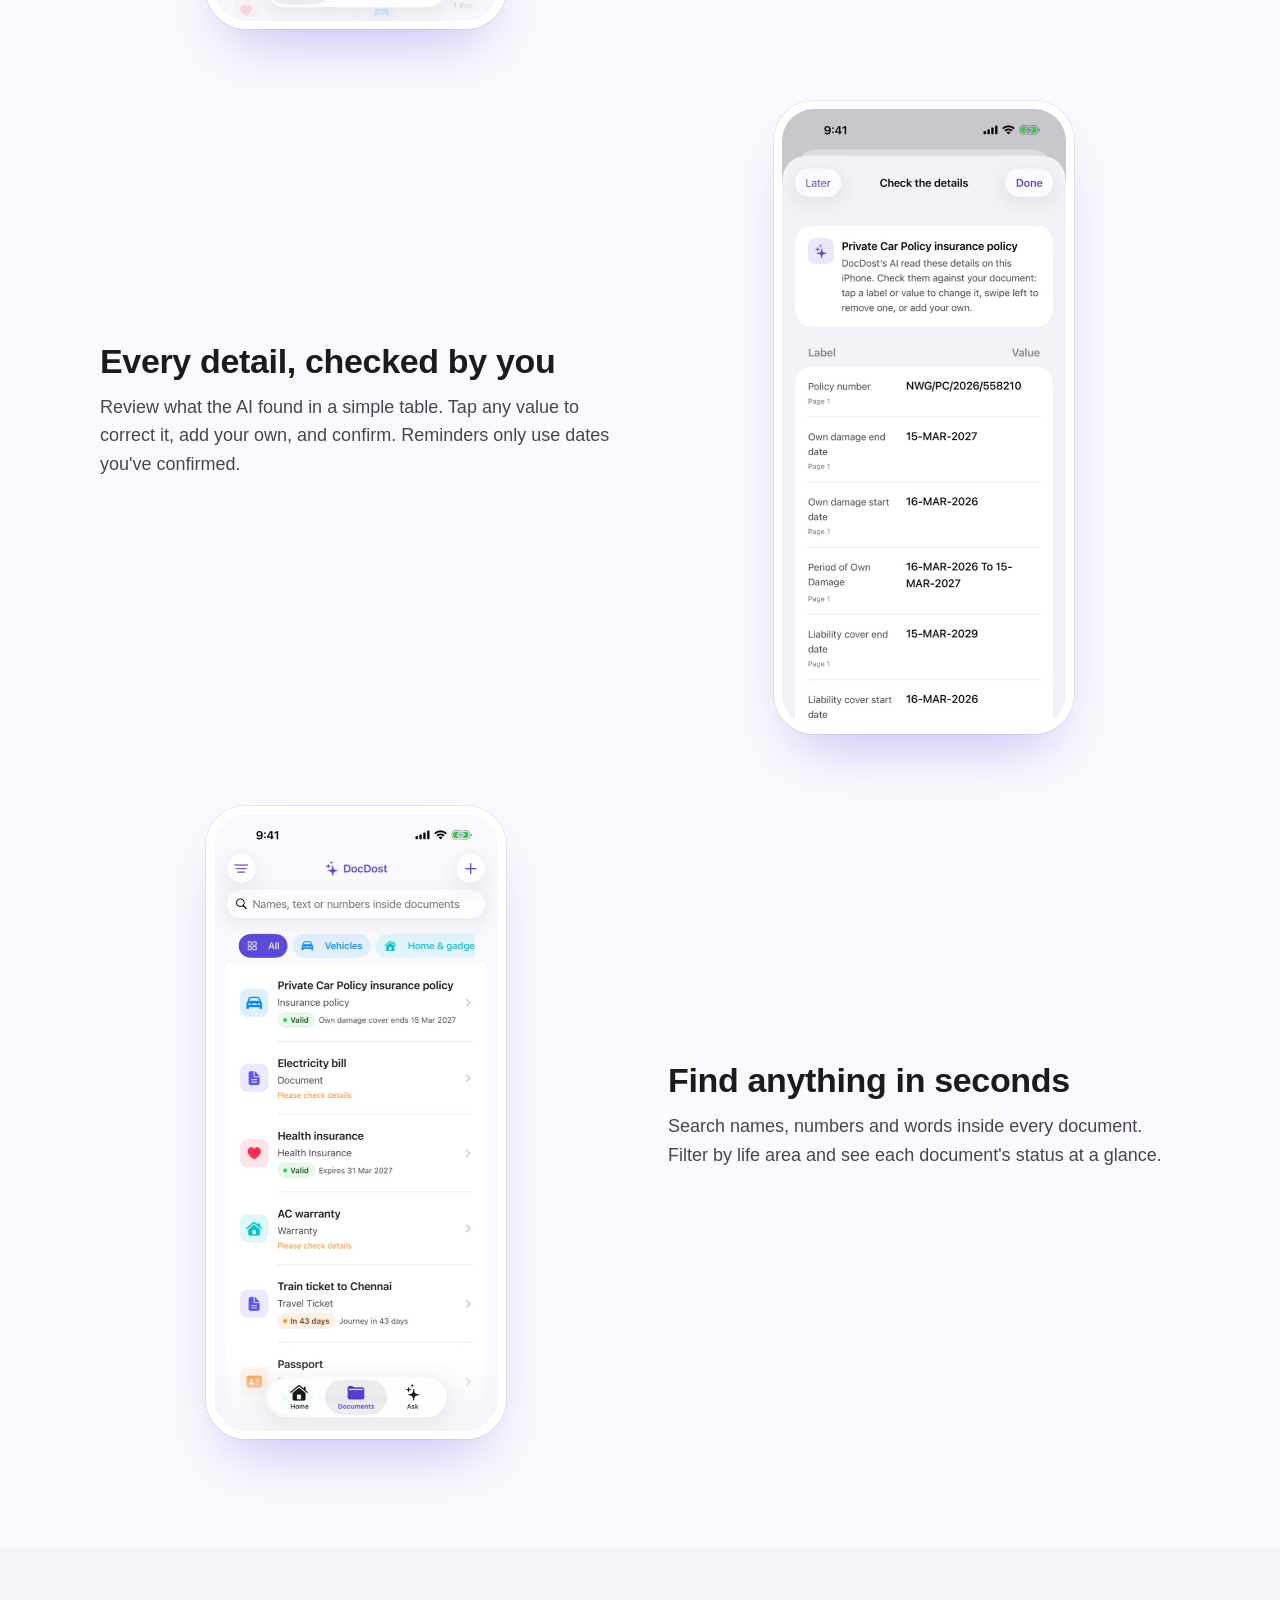
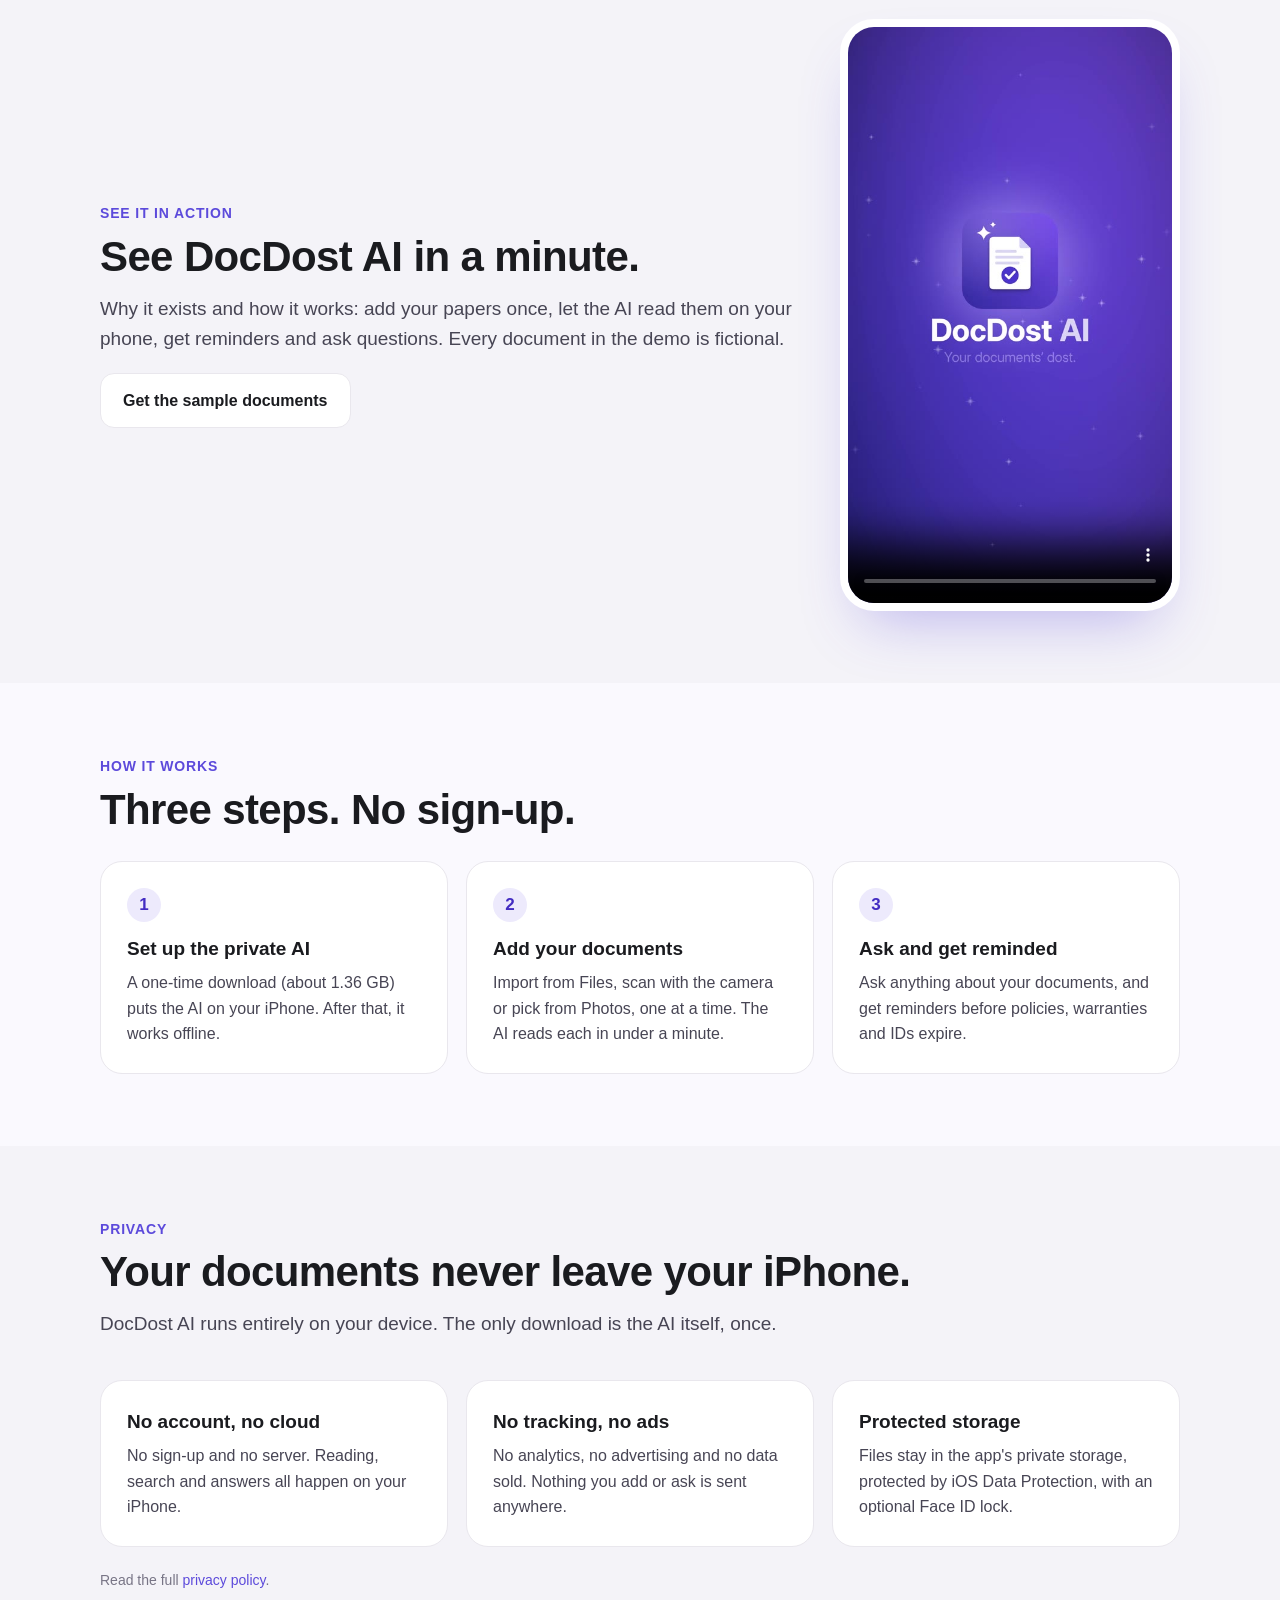
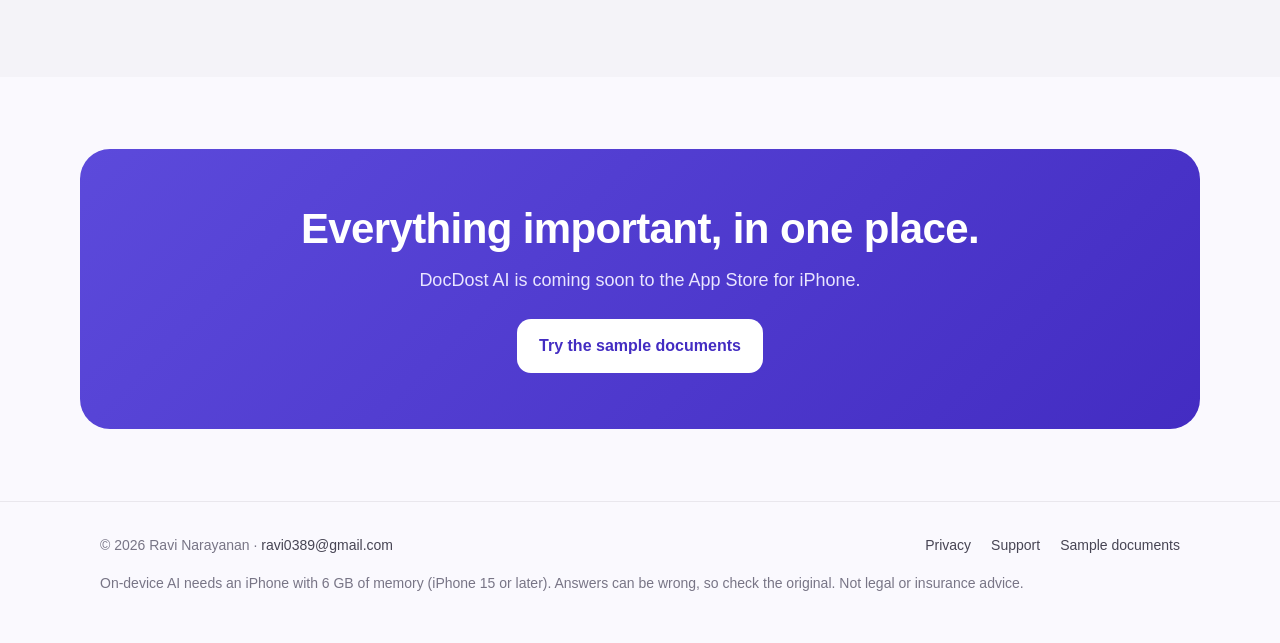
==== commit c85cc834: "Website demo: the Runway video as exported Co-Authored-By: Claude Opus 5.5 <noreply@anthropic.com>" ====
--- a/index.html
+++ b/index.html
@@ -111,11 +111,11 @@
     <div class="wrap demo">
       <div>
         <p class="eyebrow">See it in action</p>
-        <h2>See DocDost AI in two minutes.</h2>
-        <p class="section-lede" style="margin-bottom:18px">Why it exists, then the real app: add a document from Files, watch the AI read it, check the details, get reminders and ask questions. Every document in the demo is fictional.</p>
+        <h2>See DocDost AI in a minute.</h2>
+        <p class="section-lede" style="margin-bottom:18px">Why it exists and how it works: add your papers once, let the AI read them on your phone, get reminders and ask questions. Every document in the demo is fictional.</p>
         <a class="button ghost" href="samples/">Get the sample documents</a>
       </div>
-      <video src="img/demo.mp4" poster="img/demo-poster.jpg" controls playsinline preload="none" aria-label="DocDost AI demo video"></video>
+      <video src="img/docdost-demo-runway.mp4" poster="img/docdost-demo-runway-poster.jpg" controls playsinline preload="none" aria-label="DocDost AI demo video"></video>
     </div>
   </section>
 
